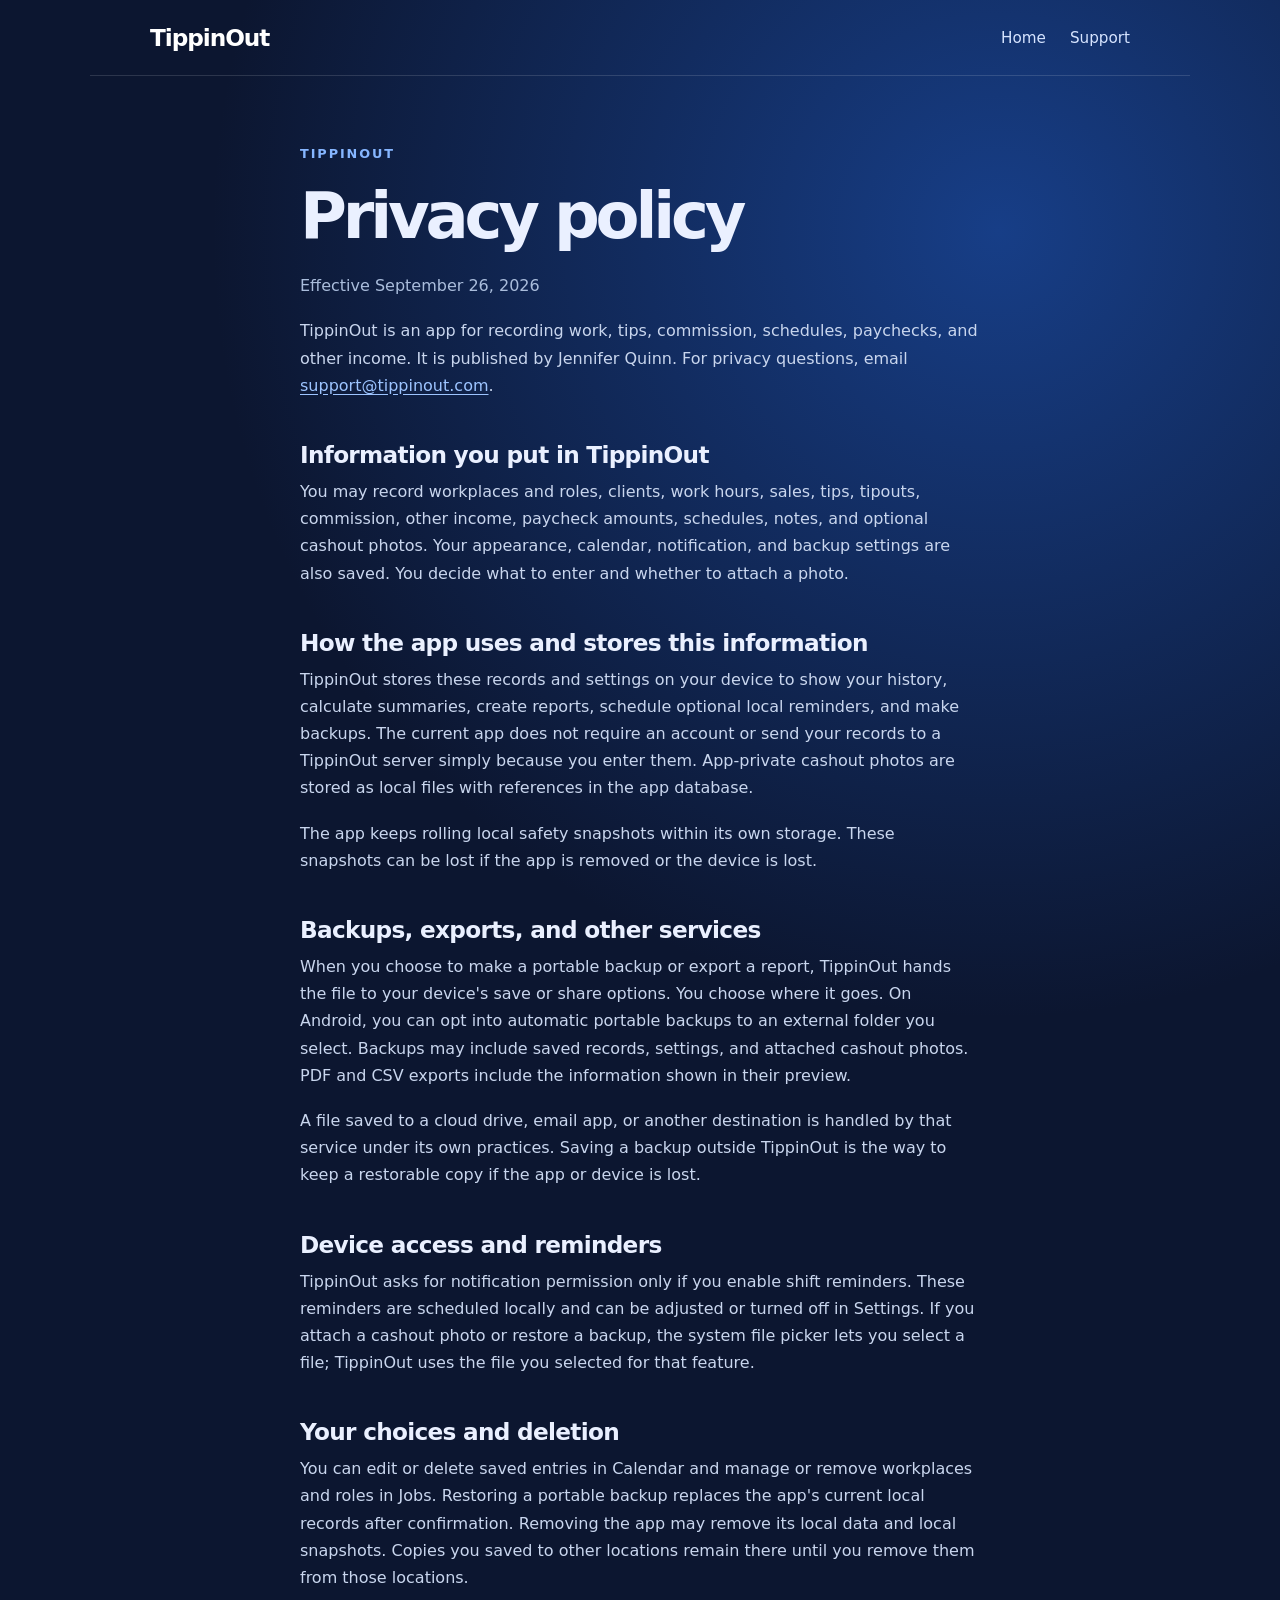
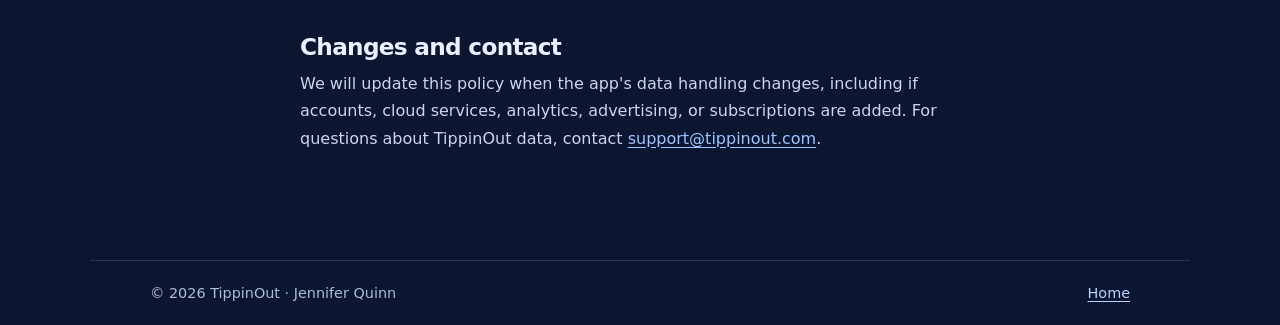
==== privacy/index.html @ e4aa2ea7 "Add TippinOut logo and favicon to website" ====
<!doctype html>
<html lang="en"><head><meta charset="utf-8"><meta name="viewport" content="width=device-width,initial-scale=1"><title>Privacy Policy — TippinOut</title><meta name="description" content="How TippinOut handles the work and income information you record in the app."><link rel="icon" type="image/png" sizes="512x512" href="../favicon.png"><link rel="stylesheet" href="../style.css"></head><body><header class="bar"><a class="brand" href="../">TippinOut</a><nav aria-label="Main navigation"><a href="../">Home</a><a href="mailto:support@tippinout.com">Support</a></nav></header><main class="policy"><div class="eyebrow">TippinOut</div><h1>Privacy policy</h1><p class="date">Effective September 26, 2026</p><p>TippinOut is an app for recording work, tips, commission, schedules, paychecks, and other income. It is published by Jennifer Quinn. For privacy questions, email <a href="mailto:support@tippinout.com">support@tippinout.com</a>.</p><h2>Information you put in TippinOut</h2><p>You may record workplaces and roles, clients, work hours, sales, tips, tipouts, commission, other income, paycheck amounts, schedules, notes, and optional cashout photos. Your appearance, calendar, notification, and backup settings are also saved. You decide what to enter and whether to attach a photo.</p><h2>How the app uses and stores this information</h2><p>TippinOut stores these records and settings on your device to show your history, calculate summaries, create reports, schedule optional local reminders, and make backups. The current app does not require an account or send your records to a TippinOut server simply because you enter them. App-private cashout photos are stored as local files with references in the app database.</p><p>The app keeps rolling local safety snapshots within its own storage. These snapshots can be lost if the app is removed or the device is lost.</p><h2>Backups, exports, and other services</h2><p>When you choose to make a portable backup or export a report, TippinOut hands the file to your device's save or share options. You choose where it goes. On Android, you can opt into automatic portable backups to an external folder you select. Backups may include saved records, settings, and attached cashout photos. PDF and CSV exports include the information shown in their preview.</p><p>A file saved to a cloud drive, email app, or another destination is handled by that service under its own practices. Saving a backup outside TippinOut is the way to keep a restorable copy if the app or device is lost.</p><h2>Device access and reminders</h2><p>TippinOut asks for notification permission only if you enable shift reminders. These reminders are scheduled locally and can be adjusted or turned off in Settings. If you attach a cashout photo or restore a backup, the system file picker lets you select a file; TippinOut uses the file you selected for that feature.</p><h2>Your choices and deletion</h2><p>You can edit or delete saved entries in Calendar and manage or remove workplaces and roles in Jobs. Restoring a portable backup replaces the app's current local records after confirmation. Removing the app may remove its local data and local snapshots. Copies you saved to other locations remain there until you remove them from those locations.</p><h2>Changes and contact</h2><p>We will update this policy when the app's data handling changes, including if accounts, cloud services, analytics, advertising, or subscriptions are added. For questions about TippinOut data, contact <a href="mailto:support@tippinout.com">support@tippinout.com</a>.</p></main><footer><span>© 2026 TippinOut · Jennifer Quinn</span><a href="../">Home</a></footer></body></html>
---- style.css ----
:root{font-family:Inter,ui-sans-serif,system-ui,-apple-system,Segoe UI,sans-serif;color:#eaf0ff;background:#0c1630;font-size:16px}*{box-sizing:border-box}body{margin:0;min-height:100vh;background:radial-gradient(circle at 78% 12%,#173e87 0,transparent 40%),#0c1630}a{color:#9dc4ff;text-underline-offset:3px}.bar,footer{max-width:1100px;margin:auto;padding:24px clamp(20px,5vw,60px);display:flex;justify-content:space-between;align-items:center;gap:20px}.bar{border-bottom:1px solid #ffffff22}.bar a{text-decoration:none}.brand{font-size:1.45rem;font-weight:800;letter-spacing:-.045em;color:white}.bar nav{display:flex;gap:24px}.bar nav a{font-size:.95rem;color:#d6e4ff}.home,.policy{max-width:1100px;margin:auto;padding:clamp(65px,12vw,150px) clamp(20px,5vw,60px)}.home{min-height:65vh}.hero-logo{display:block;width:min(100%,520px);height:auto;border-radius:16px;margin:0 0 40px;box-shadow:0 18px 48px #0004}.eyebrow{text-transform:uppercase;letter-spacing:.15em;color:#86b6ff;font-weight:700;font-size:.8rem}h1{font-size:clamp(2.8rem,7vw,5.8rem);line-height:1.05;letter-spacing:-.065em;margin:22px 0;max-width:820px}p{line-height:1.7;color:#c9d6ee}.lead{font-size:clamp(1.12rem,2vw,1.4rem);max-width:650px}.links{display:flex;gap:24px;align-items:center;flex-wrap:wrap;margin-top:38px}.button{background:#3981ff;color:#fff;padding:14px 22px;border-radius:12px;text-decoration:none;font-weight:700}.button:hover{background:#5b99ff}.quiet{font-weight:600}.policy{max-width:800px;padding-top:70px;padding-bottom:90px}.policy h1{font-size:clamp(2.5rem,6vw,4rem)}.policy h2{font-size:1.45rem;letter-spacing:-.03em;margin:42px 0 8px}.policy p{margin:10px 0 18px}.date{color:#aabddc}footer{border-top:1px solid #ffffff22;color:#aabddc;font-size:.9rem}footer a{color:#b7d2ff}@media(max-width:550px){.bar,footer{align-items:flex-start}.bar nav{gap:16px}footer{flex-direction:column}.home{padding-top:80px}}
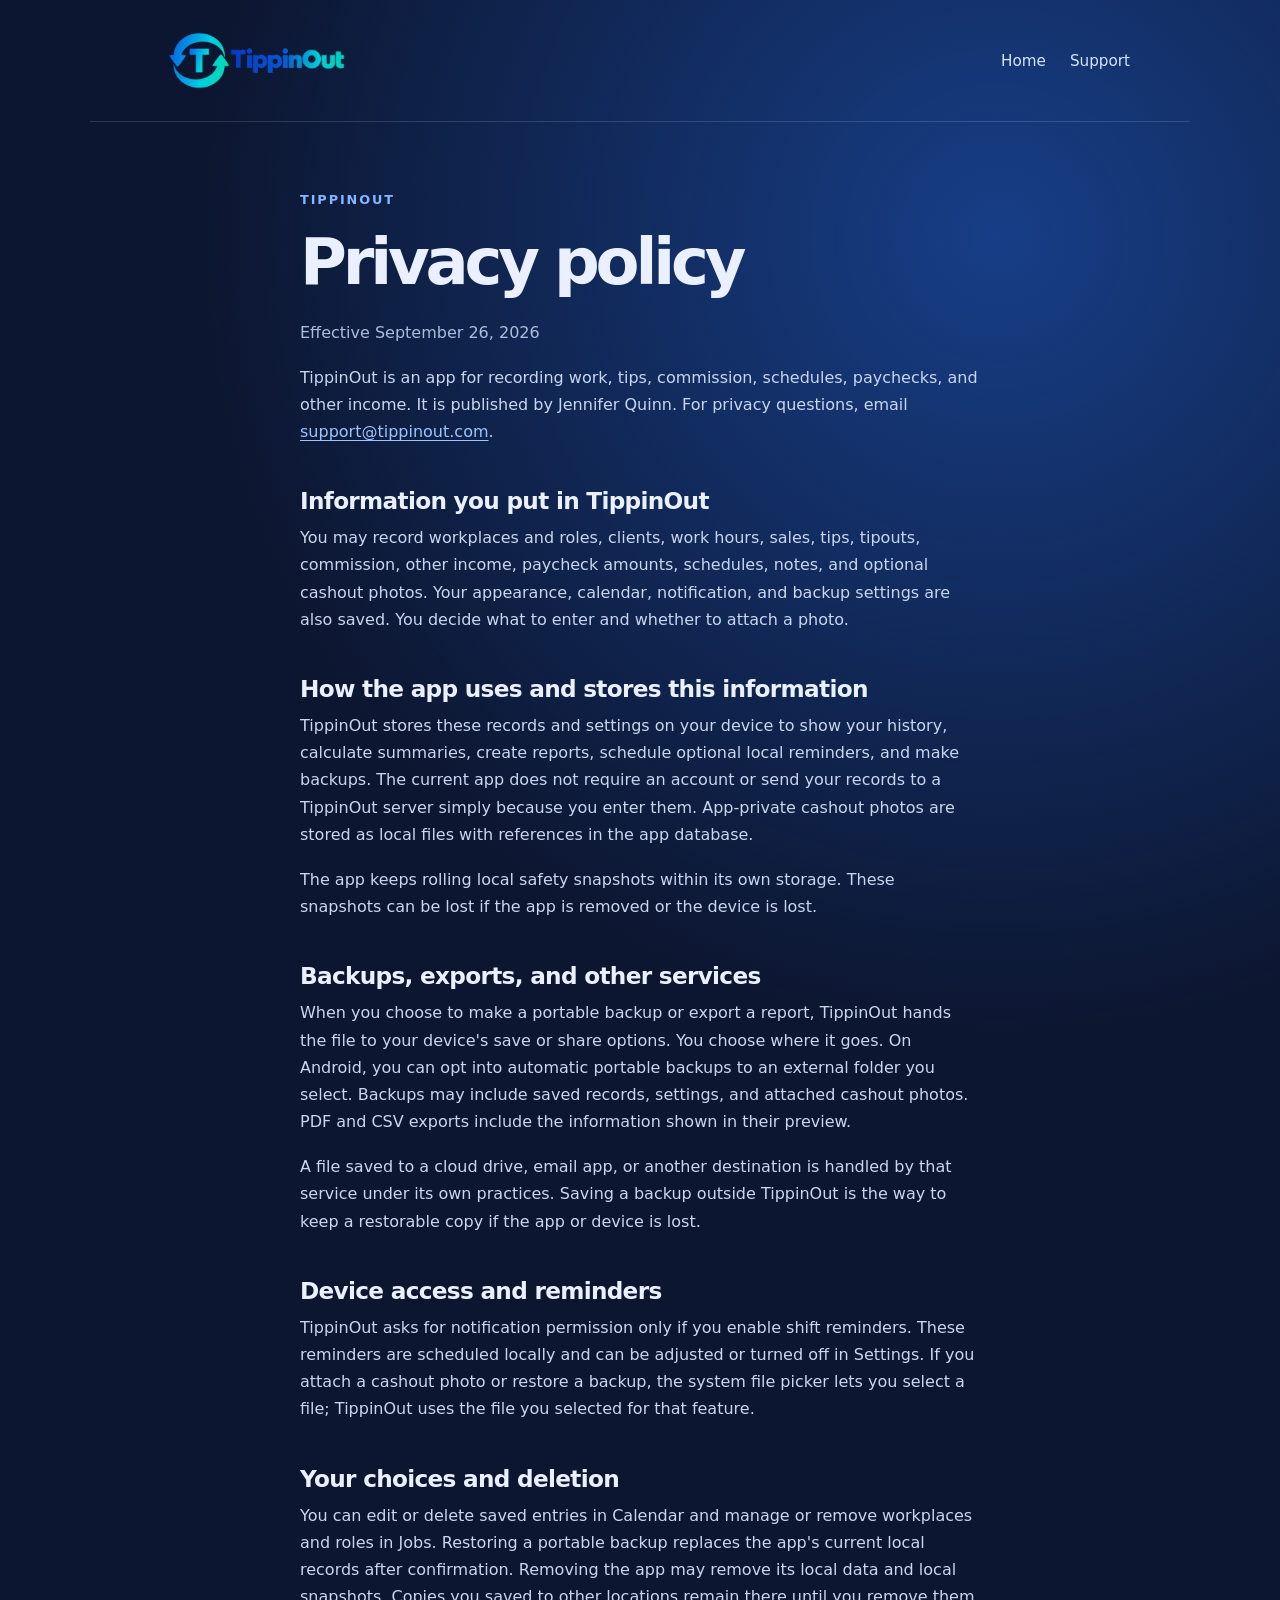
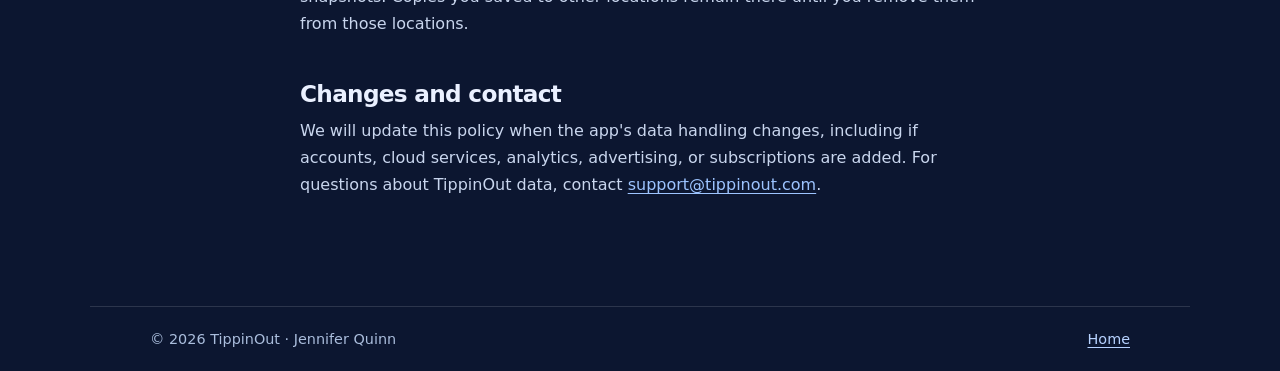
==== commit 3f743cbf: "Use horizontal logo as site header brand" ====
--- a/privacy/index.html
+++ b/privacy/index.html
@@ -1,2 +1,2 @@
 <!doctype html>
-<html lang="en"><head><meta charset="utf-8"><meta name="viewport" content="width=device-width,initial-scale=1"><title>Privacy Policy — TippinOut</title><meta name="description" content="How TippinOut handles the work and income information you record in the app."><link rel="icon" type="image/png" sizes="512x512" href="../favicon.png"><link rel="stylesheet" href="../style.css"></head><body><header class="bar"><a class="brand" href="../">TippinOut</a><nav aria-label="Main navigation"><a href="../">Home</a><a href="mailto:support@tippinout.com">Support</a></nav></header><main class="policy"><div class="eyebrow">TippinOut</div><h1>Privacy policy</h1><p class="date">Effective September 26, 2026</p><p>TippinOut is an app for recording work, tips, commission, schedules, paychecks, and other income. It is published by Jennifer Quinn. For privacy questions, email <a href="mailto:support@tippinout.com">support@tippinout.com</a>.</p><h2>Information you put in TippinOut</h2><p>You may record workplaces and roles, clients, work hours, sales, tips, tipouts, commission, other income, paycheck amounts, schedules, notes, and optional cashout photos. Your appearance, calendar, notification, and backup settings are also saved. You decide what to enter and whether to attach a photo.</p><h2>How the app uses and stores this information</h2><p>TippinOut stores these records and settings on your device to show your history, calculate summaries, create reports, schedule optional local reminders, and make backups. The current app does not require an account or send your records to a TippinOut server simply because you enter them. App-private cashout photos are stored as local files with references in the app database.</p><p>The app keeps rolling local safety snapshots within its own storage. These snapshots can be lost if the app is removed or the device is lost.</p><h2>Backups, exports, and other services</h2><p>When you choose to make a portable backup or export a report, TippinOut hands the file to your device's save or share options. You choose where it goes. On Android, you can opt into automatic portable backups to an external folder you select. Backups may include saved records, settings, and attached cashout photos. PDF and CSV exports include the information shown in their preview.</p><p>A file saved to a cloud drive, email app, or another destination is handled by that service under its own practices. Saving a backup outside TippinOut is the way to keep a restorable copy if the app or device is lost.</p><h2>Device access and reminders</h2><p>TippinOut asks for notification permission only if you enable shift reminders. These reminders are scheduled locally and can be adjusted or turned off in Settings. If you attach a cashout photo or restore a backup, the system file picker lets you select a file; TippinOut uses the file you selected for that feature.</p><h2>Your choices and deletion</h2><p>You can edit or delete saved entries in Calendar and manage or remove workplaces and roles in Jobs. Restoring a portable backup replaces the app's current local records after confirmation. Removing the app may remove its local data and local snapshots. Copies you saved to other locations remain there until you remove them from those locations.</p><h2>Changes and contact</h2><p>We will update this policy when the app's data handling changes, including if accounts, cloud services, analytics, advertising, or subscriptions are added. For questions about TippinOut data, contact <a href="mailto:support@tippinout.com">support@tippinout.com</a>.</p></main><footer><span>© 2026 TippinOut · Jennifer Quinn</span><a href="../">Home</a></footer></body></html>
+<html lang="en"><head><meta charset="utf-8"><meta name="viewport" content="width=device-width,initial-scale=1"><title>Privacy Policy — TippinOut</title><meta name="description" content="How TippinOut handles the work and income information you record in the app."><link rel="icon" type="image/png" sizes="512x512" href="../favicon.png"><link rel="stylesheet" href="../style.css"></head><body><header class="bar"><a class="brand" href="../" aria-label="TippinOut home"><img src="../assets/tippinout-logo-horizontal.png" alt="TippinOut" width="1200" height="400"></a><nav aria-label="Main navigation"><a href="../">Home</a><a href="mailto:support@tippinout.com">Support</a></nav></header><main class="policy"><div class="eyebrow">TippinOut</div><h1>Privacy policy</h1><p class="date">Effective September 26, 2026</p><p>TippinOut is an app for recording work, tips, commission, schedules, paychecks, and other income. It is published by Jennifer Quinn. For privacy questions, email <a href="mailto:support@tippinout.com">support@tippinout.com</a>.</p><h2>Information you put in TippinOut</h2><p>You may record workplaces and roles, clients, work hours, sales, tips, tipouts, commission, other income, paycheck amounts, schedules, notes, and optional cashout photos. Your appearance, calendar, notification, and backup settings are also saved. You decide what to enter and whether to attach a photo.</p><h2>How the app uses and stores this information</h2><p>TippinOut stores these records and settings on your device to show your history, calculate summaries, create reports, schedule optional local reminders, and make backups. The current app does not require an account or send your records to a TippinOut server simply because you enter them. App-private cashout photos are stored as local files with references in the app database.</p><p>The app keeps rolling local safety snapshots within its own storage. These snapshots can be lost if the app is removed or the device is lost.</p><h2>Backups, exports, and other services</h2><p>When you choose to make a portable backup or export a report, TippinOut hands the file to your device's save or share options. You choose where it goes. On Android, you can opt into automatic portable backups to an external folder you select. Backups may include saved records, settings, and attached cashout photos. PDF and CSV exports include the information shown in their preview.</p><p>A file saved to a cloud drive, email app, or another destination is handled by that service under its own practices. Saving a backup outside TippinOut is the way to keep a restorable copy if the app or device is lost.</p><h2>Device access and reminders</h2><p>TippinOut asks for notification permission only if you enable shift reminders. These reminders are scheduled locally and can be adjusted or turned off in Settings. If you attach a cashout photo or restore a backup, the system file picker lets you select a file; TippinOut uses the file you selected for that feature.</p><h2>Your choices and deletion</h2><p>You can edit or delete saved entries in Calendar and manage or remove workplaces and roles in Jobs. Restoring a portable backup replaces the app's current local records after confirmation. Removing the app may remove its local data and local snapshots. Copies you saved to other locations remain there until you remove them from those locations.</p><h2>Changes and contact</h2><p>We will update this policy when the app's data handling changes, including if accounts, cloud services, analytics, advertising, or subscriptions are added. For questions about TippinOut data, contact <a href="mailto:support@tippinout.com">support@tippinout.com</a>.</p></main><footer><span>© 2026 TippinOut · Jennifer Quinn</span><a href="../">Home</a></footer></body></html>
--- a/style.css
+++ b/style.css
@@ -1 +1 @@
-:root{font-family:Inter,ui-sans-serif,system-ui,-apple-system,Segoe UI,sans-serif;color:#eaf0ff;background:#0c1630;font-size:16px}*{box-sizing:border-box}body{margin:0;min-height:100vh;background:radial-gradient(circle at 78% 12%,#173e87 0,transparent 40%),#0c1630}a{color:#9dc4ff;text-underline-offset:3px}.bar,footer{max-width:1100px;margin:auto;padding:24px clamp(20px,5vw,60px);display:flex;justify-content:space-between;align-items:center;gap:20px}.bar{border-bottom:1px solid #ffffff22}.bar a{text-decoration:none}.brand{font-size:1.45rem;font-weight:800;letter-spacing:-.045em;color:white}.bar nav{display:flex;gap:24px}.bar nav a{font-size:.95rem;color:#d6e4ff}.home,.policy{max-width:1100px;margin:auto;padding:clamp(65px,12vw,150px) clamp(20px,5vw,60px)}.home{min-height:65vh}.hero-logo{display:block;width:min(100%,520px);height:auto;border-radius:16px;margin:0 0 40px;box-shadow:0 18px 48px #0004}.eyebrow{text-transform:uppercase;letter-spacing:.15em;color:#86b6ff;font-weight:700;font-size:.8rem}h1{font-size:clamp(2.8rem,7vw,5.8rem);line-height:1.05;letter-spacing:-.065em;margin:22px 0;max-width:820px}p{line-height:1.7;color:#c9d6ee}.lead{font-size:clamp(1.12rem,2vw,1.4rem);max-width:650px}.links{display:flex;gap:24px;align-items:center;flex-wrap:wrap;margin-top:38px}.button{background:#3981ff;color:#fff;padding:14px 22px;border-radius:12px;text-decoration:none;font-weight:700}.button:hover{background:#5b99ff}.quiet{font-weight:600}.policy{max-width:800px;padding-top:70px;padding-bottom:90px}.policy h1{font-size:clamp(2.5rem,6vw,4rem)}.policy h2{font-size:1.45rem;letter-spacing:-.03em;margin:42px 0 8px}.policy p{margin:10px 0 18px}.date{color:#aabddc}footer{border-top:1px solid #ffffff22;color:#aabddc;font-size:.9rem}footer a{color:#b7d2ff}@media(max-width:550px){.bar,footer{align-items:flex-start}.bar nav{gap:16px}footer{flex-direction:column}.home{padding-top:80px}}
+:root{font-family:Inter,ui-sans-serif,system-ui,-apple-system,Segoe UI,sans-serif;color:#eaf0ff;background:#0c1630;font-size:16px}*{box-sizing:border-box}body{margin:0;min-height:100vh;background:radial-gradient(circle at 78% 12%,#173e87 0,transparent 40%),#0c1630}a{color:#9dc4ff;text-underline-offset:3px}.bar,footer{max-width:1100px;margin:auto;padding:24px clamp(20px,5vw,60px);display:flex;justify-content:space-between;align-items:center;gap:20px}.bar{border-bottom:1px solid #ffffff22}.bar a{text-decoration:none}.brand{display:block;flex:none;width:220px}.brand img{display:block;width:100%;height:auto}.bar nav{display:flex;gap:24px}.bar nav a{font-size:.95rem;color:#d6e4ff}.home,.policy{max-width:1100px;margin:auto;padding:clamp(65px,12vw,150px) clamp(20px,5vw,60px)}.home{min-height:65vh}.eyebrow{text-transform:uppercase;letter-spacing:.15em;color:#86b6ff;font-weight:700;font-size:.8rem}h1{font-size:clamp(2.8rem,7vw,5.8rem);line-height:1.05;letter-spacing:-.065em;margin:22px 0;max-width:820px}p{line-height:1.7;color:#c9d6ee}.lead{font-size:clamp(1.12rem,2vw,1.4rem);max-width:650px}.links{display:flex;gap:24px;align-items:center;flex-wrap:wrap;margin-top:38px}.button{background:#3981ff;color:#fff;padding:14px 22px;border-radius:12px;text-decoration:none;font-weight:700}.button:hover{background:#5b99ff}.quiet{font-weight:600}.policy{max-width:800px;padding-top:70px;padding-bottom:90px}.policy h1{font-size:clamp(2.5rem,6vw,4rem)}.policy h2{font-size:1.45rem;letter-spacing:-.03em;margin:42px 0 8px}.policy p{margin:10px 0 18px}.date{color:#aabddc}footer{border-top:1px solid #ffffff22;color:#aabddc;font-size:.9rem}footer a{color:#b7d2ff}@media(max-width:550px){.bar,footer{align-items:flex-start}.bar nav{gap:16px}.brand{width:160px}footer{flex-direction:column}.home{padding-top:80px}}
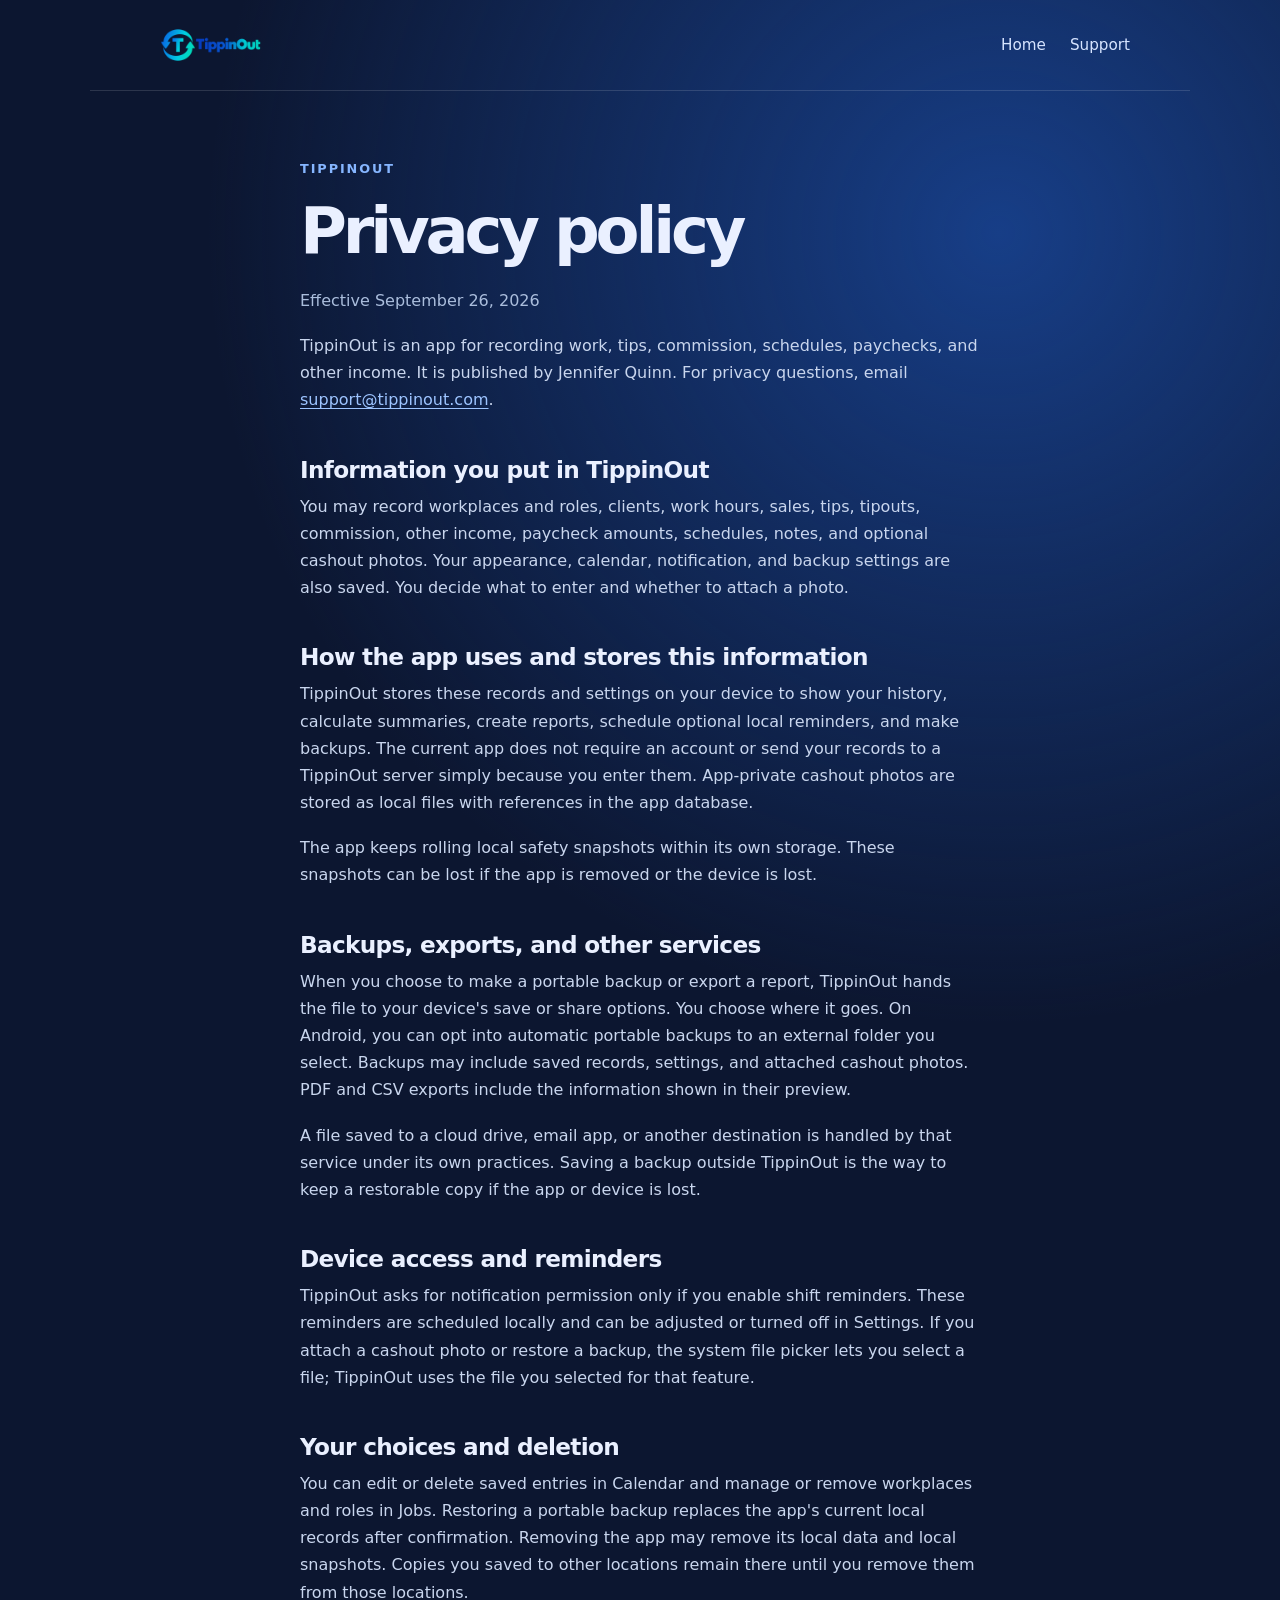
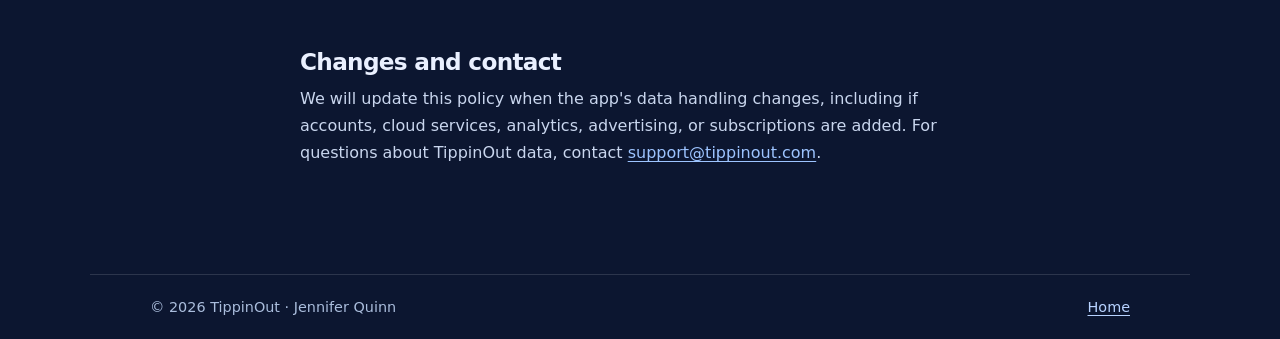
==== commit 37fea4df: "Fix header logo dimensions and refresh site styles" ====
--- a/privacy/index.html
+++ b/privacy/index.html
@@ -1,2 +1,2 @@
 <!doctype html>
-<html lang="en"><head><meta charset="utf-8"><meta name="viewport" content="width=device-width,initial-scale=1"><title>Privacy Policy — TippinOut</title><meta name="description" content="How TippinOut handles the work and income information you record in the app."><link rel="icon" type="image/png" sizes="512x512" href="../favicon.png"><link rel="stylesheet" href="../style.css"></head><body><header class="bar"><a class="brand" href="../" aria-label="TippinOut home"><img src="../assets/tippinout-logo-horizontal.png" alt="TippinOut" width="1200" height="400"></a><nav aria-label="Main navigation"><a href="../">Home</a><a href="mailto:support@tippinout.com">Support</a></nav></header><main class="policy"><div class="eyebrow">TippinOut</div><h1>Privacy policy</h1><p class="date">Effective September 26, 2026</p><p>TippinOut is an app for recording work, tips, commission, schedules, paychecks, and other income. It is published by Jennifer Quinn. For privacy questions, email <a href="mailto:support@tippinout.com">support@tippinout.com</a>.</p><h2>Information you put in TippinOut</h2><p>You may record workplaces and roles, clients, work hours, sales, tips, tipouts, commission, other income, paycheck amounts, schedules, notes, and optional cashout photos. Your appearance, calendar, notification, and backup settings are also saved. You decide what to enter and whether to attach a photo.</p><h2>How the app uses and stores this information</h2><p>TippinOut stores these records and settings on your device to show your history, calculate summaries, create reports, schedule optional local reminders, and make backups. The current app does not require an account or send your records to a TippinOut server simply because you enter them. App-private cashout photos are stored as local files with references in the app database.</p><p>The app keeps rolling local safety snapshots within its own storage. These snapshots can be lost if the app is removed or the device is lost.</p><h2>Backups, exports, and other services</h2><p>When you choose to make a portable backup or export a report, TippinOut hands the file to your device's save or share options. You choose where it goes. On Android, you can opt into automatic portable backups to an external folder you select. Backups may include saved records, settings, and attached cashout photos. PDF and CSV exports include the information shown in their preview.</p><p>A file saved to a cloud drive, email app, or another destination is handled by that service under its own practices. Saving a backup outside TippinOut is the way to keep a restorable copy if the app or device is lost.</p><h2>Device access and reminders</h2><p>TippinOut asks for notification permission only if you enable shift reminders. These reminders are scheduled locally and can be adjusted or turned off in Settings. If you attach a cashout photo or restore a backup, the system file picker lets you select a file; TippinOut uses the file you selected for that feature.</p><h2>Your choices and deletion</h2><p>You can edit or delete saved entries in Calendar and manage or remove workplaces and roles in Jobs. Restoring a portable backup replaces the app's current local records after confirmation. Removing the app may remove its local data and local snapshots. Copies you saved to other locations remain there until you remove them from those locations.</p><h2>Changes and contact</h2><p>We will update this policy when the app's data handling changes, including if accounts, cloud services, analytics, advertising, or subscriptions are added. For questions about TippinOut data, contact <a href="mailto:support@tippinout.com">support@tippinout.com</a>.</p></main><footer><span>© 2026 TippinOut · Jennifer Quinn</span><a href="../">Home</a></footer></body></html>
+<html lang="en"><head><meta charset="utf-8"><meta name="viewport" content="width=device-width,initial-scale=1"><title>Privacy Policy — TippinOut</title><meta name="description" content="How TippinOut handles the work and income information you record in the app."><link rel="icon" type="image/png" sizes="512x512" href="../favicon.png"><link rel="stylesheet" href="../style.css?v=3"></head><body><header class="bar"><a class="brand" href="../" aria-label="TippinOut home"><img src="../assets/tippinout-logo-horizontal.png" alt="TippinOut" width="125" height="42" style="width:125px;max-width:100%;height:auto"></a><nav aria-label="Main navigation"><a href="../">Home</a><a href="mailto:support@tippinout.com">Support</a></nav></header><main class="policy"><div class="eyebrow">TippinOut</div><h1>Privacy policy</h1><p class="date">Effective September 26, 2026</p><p>TippinOut is an app for recording work, tips, commission, schedules, paychecks, and other income. It is published by Jennifer Quinn. For privacy questions, email <a href="mailto:support@tippinout.com">support@tippinout.com</a>.</p><h2>Information you put in TippinOut</h2><p>You may record workplaces and roles, clients, work hours, sales, tips, tipouts, commission, other income, paycheck amounts, schedules, notes, and optional cashout photos. Your appearance, calendar, notification, and backup settings are also saved. You decide what to enter and whether to attach a photo.</p><h2>How the app uses and stores this information</h2><p>TippinOut stores these records and settings on your device to show your history, calculate summaries, create reports, schedule optional local reminders, and make backups. The current app does not require an account or send your records to a TippinOut server simply because you enter them. App-private cashout photos are stored as local files with references in the app database.</p><p>The app keeps rolling local safety snapshots within its own storage. These snapshots can be lost if the app is removed or the device is lost.</p><h2>Backups, exports, and other services</h2><p>When you choose to make a portable backup or export a report, TippinOut hands the file to your device's save or share options. You choose where it goes. On Android, you can opt into automatic portable backups to an external folder you select. Backups may include saved records, settings, and attached cashout photos. PDF and CSV exports include the information shown in their preview.</p><p>A file saved to a cloud drive, email app, or another destination is handled by that service under its own practices. Saving a backup outside TippinOut is the way to keep a restorable copy if the app or device is lost.</p><h2>Device access and reminders</h2><p>TippinOut asks for notification permission only if you enable shift reminders. These reminders are scheduled locally and can be adjusted or turned off in Settings. If you attach a cashout photo or restore a backup, the system file picker lets you select a file; TippinOut uses the file you selected for that feature.</p><h2>Your choices and deletion</h2><p>You can edit or delete saved entries in Calendar and manage or remove workplaces and roles in Jobs. Restoring a portable backup replaces the app's current local records after confirmation. Removing the app may remove its local data and local snapshots. Copies you saved to other locations remain there until you remove them from those locations.</p><h2>Changes and contact</h2><p>We will update this policy when the app's data handling changes, including if accounts, cloud services, analytics, advertising, or subscriptions are added. For questions about TippinOut data, contact <a href="mailto:support@tippinout.com">support@tippinout.com</a>.</p></main><footer><span>© 2026 TippinOut · Jennifer Quinn</span><a href="../">Home</a></footer></body></html>
--- a/style.css
+++ b/style.css
@@ -1 +1 @@
-:root{font-family:Inter,ui-sans-serif,system-ui,-apple-system,Segoe UI,sans-serif;color:#eaf0ff;background:#0c1630;font-size:16px}*{box-sizing:border-box}body{margin:0;min-height:100vh;background:radial-gradient(circle at 78% 12%,#173e87 0,transparent 40%),#0c1630}a{color:#9dc4ff;text-underline-offset:3px}.bar,footer{max-width:1100px;margin:auto;padding:24px clamp(20px,5vw,60px);display:flex;justify-content:space-between;align-items:center;gap:20px}.bar{border-bottom:1px solid #ffffff22}.bar a{text-decoration:none}.brand{display:block;flex:none;width:220px}.brand img{display:block;width:100%;height:auto}.bar nav{display:flex;gap:24px}.bar nav a{font-size:.95rem;color:#d6e4ff}.home,.policy{max-width:1100px;margin:auto;padding:clamp(65px,12vw,150px) clamp(20px,5vw,60px)}.home{min-height:65vh}.eyebrow{text-transform:uppercase;letter-spacing:.15em;color:#86b6ff;font-weight:700;font-size:.8rem}h1{font-size:clamp(2.8rem,7vw,5.8rem);line-height:1.05;letter-spacing:-.065em;margin:22px 0;max-width:820px}p{line-height:1.7;color:#c9d6ee}.lead{font-size:clamp(1.12rem,2vw,1.4rem);max-width:650px}.links{display:flex;gap:24px;align-items:center;flex-wrap:wrap;margin-top:38px}.button{background:#3981ff;color:#fff;padding:14px 22px;border-radius:12px;text-decoration:none;font-weight:700}.button:hover{background:#5b99ff}.quiet{font-weight:600}.policy{max-width:800px;padding-top:70px;padding-bottom:90px}.policy h1{font-size:clamp(2.5rem,6vw,4rem)}.policy h2{font-size:1.45rem;letter-spacing:-.03em;margin:42px 0 8px}.policy p{margin:10px 0 18px}.date{color:#aabddc}footer{border-top:1px solid #ffffff22;color:#aabddc;font-size:.9rem}footer a{color:#b7d2ff}@media(max-width:550px){.bar,footer{align-items:flex-start}.bar nav{gap:16px}.brand{width:160px}footer{flex-direction:column}.home{padding-top:80px}}
+:root{font-family:Inter,ui-sans-serif,system-ui,-apple-system,Segoe UI,sans-serif;color:#eaf0ff;background:#0c1630;font-size:16px}*{box-sizing:border-box}body{margin:0;min-height:100vh;background:radial-gradient(circle at 78% 12%,#173e87 0,transparent 40%),#0c1630}a{color:#9dc4ff;text-underline-offset:3px}.bar,footer{max-width:1100px;margin:auto;padding:24px clamp(20px,5vw,60px);display:flex;justify-content:space-between;align-items:center;gap:20px}.bar{border-bottom:1px solid #ffffff22}.bar a{text-decoration:none}.brand{display:block;flex:none;width:125px}.brand img{display:block;width:100%;height:auto}.bar nav{display:flex;gap:24px}.bar nav a{font-size:.95rem;color:#d6e4ff}.home,.policy{max-width:1100px;margin:auto;padding:clamp(65px,12vw,150px) clamp(20px,5vw,60px)}.home{min-height:65vh}.eyebrow{text-transform:uppercase;letter-spacing:.15em;color:#86b6ff;font-weight:700;font-size:.8rem}h1{font-size:clamp(2.8rem,7vw,5.8rem);line-height:1.05;letter-spacing:-.065em;margin:22px 0;max-width:820px}p{line-height:1.7;color:#c9d6ee}.lead{font-size:clamp(1.12rem,2vw,1.4rem);max-width:650px}.links{display:flex;gap:24px;align-items:center;flex-wrap:wrap;margin-top:38px}.button{background:#3981ff;color:#fff;padding:14px 22px;border-radius:12px;text-decoration:none;font-weight:700}.button:hover{background:#5b99ff}.quiet{font-weight:600}.policy{max-width:800px;padding-top:70px;padding-bottom:90px}.policy h1{font-size:clamp(2.5rem,6vw,4rem)}.policy h2{font-size:1.45rem;letter-spacing:-.03em;margin:42px 0 8px}.policy p{margin:10px 0 18px}.date{color:#aabddc}footer{border-top:1px solid #ffffff22;color:#aabddc;font-size:.9rem}footer a{color:#b7d2ff}@media(max-width:550px){.bar,footer{align-items:flex-start}.bar nav{gap:16px}.brand{width:110px}footer{flex-direction:column}.home{padding-top:80px}}
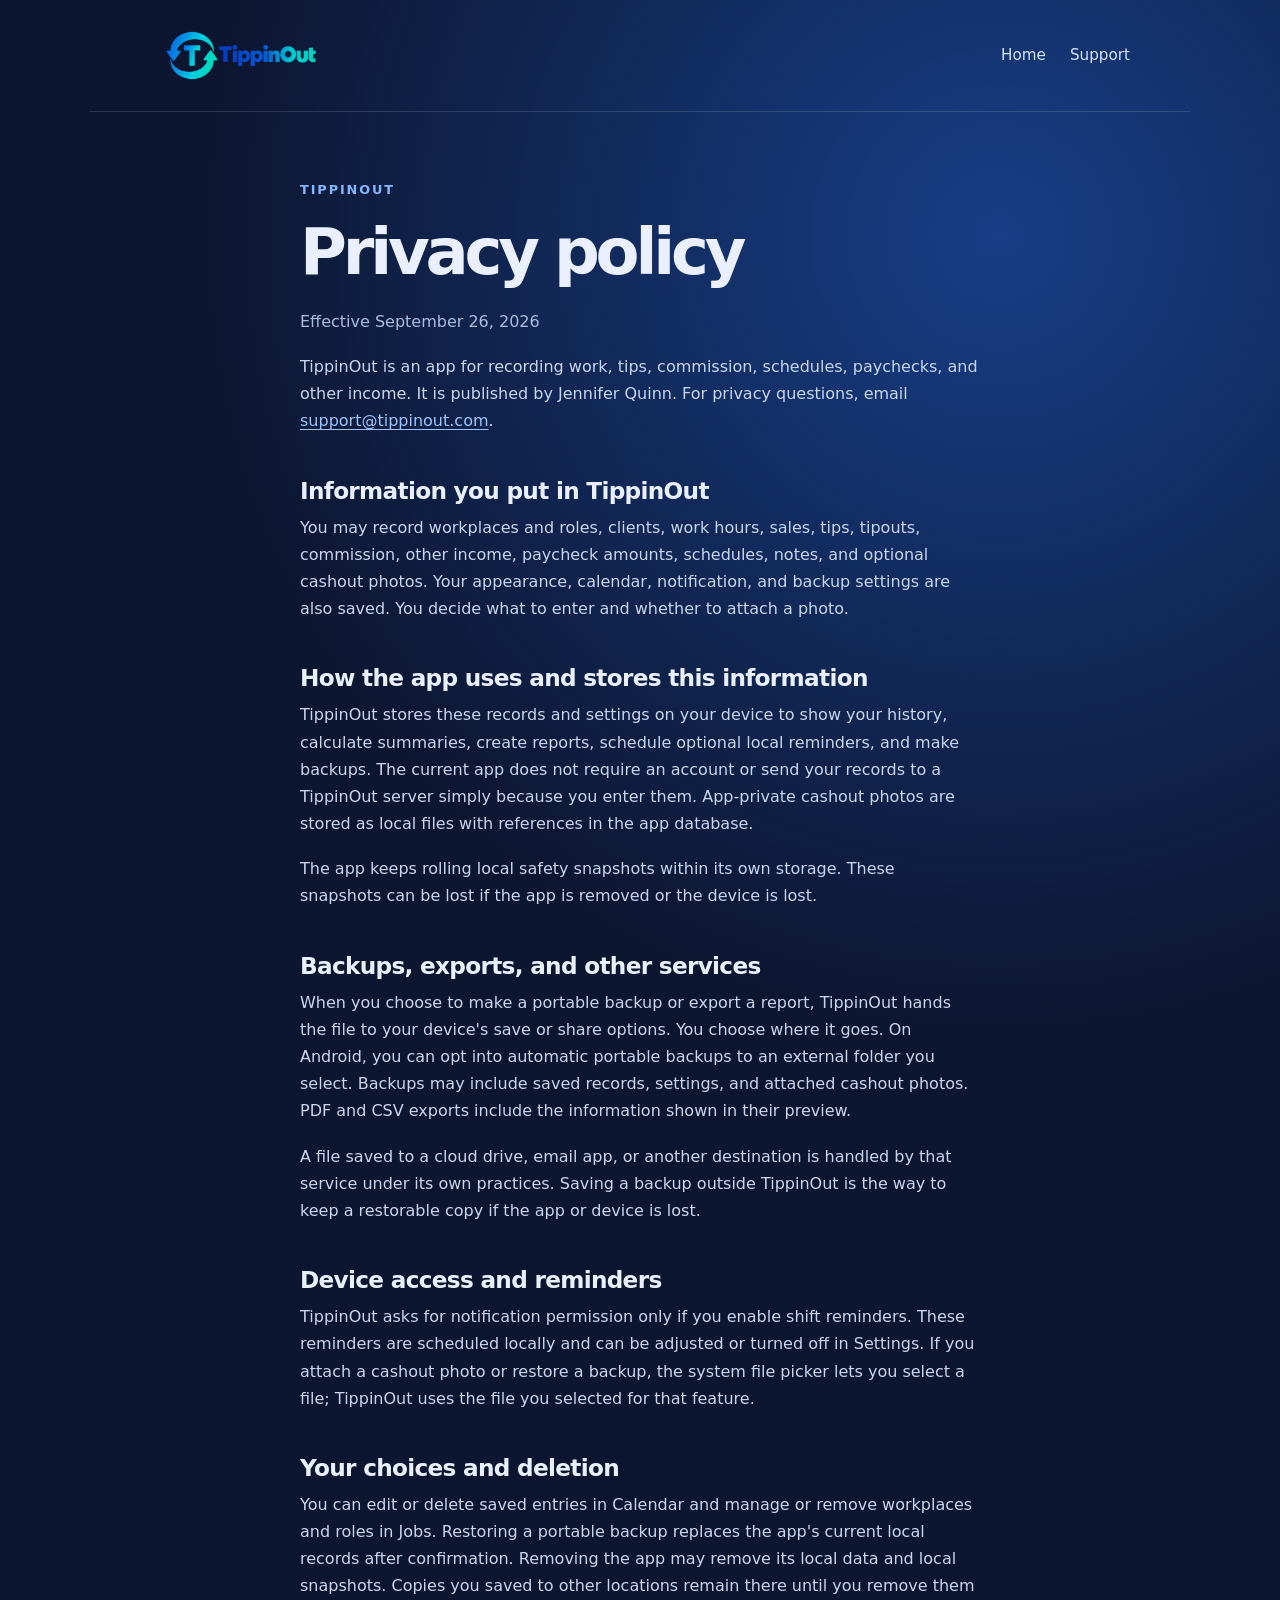
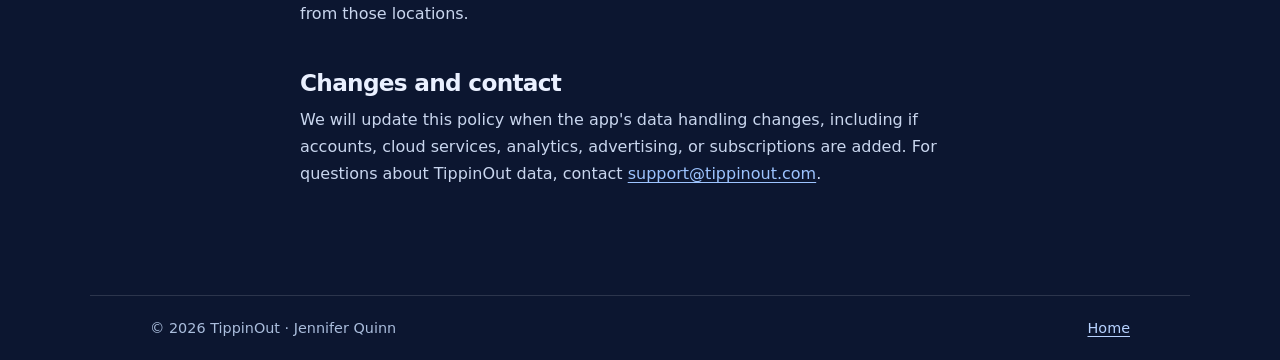
==== commit 9ad62563: "Refresh stylesheet for larger header logo" ====
--- a/privacy/index.html
+++ b/privacy/index.html
@@ -1,2 +1,2 @@
 <!doctype html>
-<html lang="en"><head><meta charset="utf-8"><meta name="viewport" content="width=device-width,initial-scale=1"><title>Privacy Policy — TippinOut</title><meta name="description" content="How TippinOut handles the work and income information you record in the app."><link rel="icon" type="image/png" sizes="512x512" href="../favicon.png"><link rel="stylesheet" href="../style.css?v=3"></head><body><header class="bar"><a class="brand" href="../" aria-label="TippinOut home"><img src="../assets/tippinout-logo-horizontal.png" alt="TippinOut" width="125" height="42" style="width:125px;max-width:100%;height:auto"></a><nav aria-label="Main navigation"><a href="../">Home</a><a href="mailto:support@tippinout.com">Support</a></nav></header><main class="policy"><div class="eyebrow">TippinOut</div><h1>Privacy policy</h1><p class="date">Effective September 26, 2026</p><p>TippinOut is an app for recording work, tips, commission, schedules, paychecks, and other income. It is published by Jennifer Quinn. For privacy questions, email <a href="mailto:support@tippinout.com">support@tippinout.com</a>.</p><h2>Information you put in TippinOut</h2><p>You may record workplaces and roles, clients, work hours, sales, tips, tipouts, commission, other income, paycheck amounts, schedules, notes, and optional cashout photos. Your appearance, calendar, notification, and backup settings are also saved. You decide what to enter and whether to attach a photo.</p><h2>How the app uses and stores this information</h2><p>TippinOut stores these records and settings on your device to show your history, calculate summaries, create reports, schedule optional local reminders, and make backups. The current app does not require an account or send your records to a TippinOut server simply because you enter them. App-private cashout photos are stored as local files with references in the app database.</p><p>The app keeps rolling local safety snapshots within its own storage. These snapshots can be lost if the app is removed or the device is lost.</p><h2>Backups, exports, and other services</h2><p>When you choose to make a portable backup or export a report, TippinOut hands the file to your device's save or share options. You choose where it goes. On Android, you can opt into automatic portable backups to an external folder you select. Backups may include saved records, settings, and attached cashout photos. PDF and CSV exports include the information shown in their preview.</p><p>A file saved to a cloud drive, email app, or another destination is handled by that service under its own practices. Saving a backup outside TippinOut is the way to keep a restorable copy if the app or device is lost.</p><h2>Device access and reminders</h2><p>TippinOut asks for notification permission only if you enable shift reminders. These reminders are scheduled locally and can be adjusted or turned off in Settings. If you attach a cashout photo or restore a backup, the system file picker lets you select a file; TippinOut uses the file you selected for that feature.</p><h2>Your choices and deletion</h2><p>You can edit or delete saved entries in Calendar and manage or remove workplaces and roles in Jobs. Restoring a portable backup replaces the app's current local records after confirmation. Removing the app may remove its local data and local snapshots. Copies you saved to other locations remain there until you remove them from those locations.</p><h2>Changes and contact</h2><p>We will update this policy when the app's data handling changes, including if accounts, cloud services, analytics, advertising, or subscriptions are added. For questions about TippinOut data, contact <a href="mailto:support@tippinout.com">support@tippinout.com</a>.</p></main><footer><span>© 2026 TippinOut · Jennifer Quinn</span><a href="../">Home</a></footer></body></html>
+<html lang="en"><head><meta charset="utf-8"><meta name="viewport" content="width=device-width,initial-scale=1"><title>Privacy Policy — TippinOut</title><meta name="description" content="How TippinOut handles the work and income information you record in the app."><link rel="icon" type="image/png" sizes="512x512" href="../favicon.png"><link rel="stylesheet" href="../style.css?v=4"></head><body><header class="bar"><a class="brand" href="../" aria-label="TippinOut home"><img src="../assets/tippinout-logo-horizontal.png" alt="TippinOut" width="188" height="63" style="width:188px;max-width:100%;height:auto"></a><nav aria-label="Main navigation"><a href="../">Home</a><a href="mailto:support@tippinout.com">Support</a></nav></header><main class="policy"><div class="eyebrow">TippinOut</div><h1>Privacy policy</h1><p class="date">Effective September 26, 2026</p><p>TippinOut is an app for recording work, tips, commission, schedules, paychecks, and other income. It is published by Jennifer Quinn. For privacy questions, email <a href="mailto:support@tippinout.com">support@tippinout.com</a>.</p><h2>Information you put in TippinOut</h2><p>You may record workplaces and roles, clients, work hours, sales, tips, tipouts, commission, other income, paycheck amounts, schedules, notes, and optional cashout photos. Your appearance, calendar, notification, and backup settings are also saved. You decide what to enter and whether to attach a photo.</p><h2>How the app uses and stores this information</h2><p>TippinOut stores these records and settings on your device to show your history, calculate summaries, create reports, schedule optional local reminders, and make backups. The current app does not require an account or send your records to a TippinOut server simply because you enter them. App-private cashout photos are stored as local files with references in the app database.</p><p>The app keeps rolling local safety snapshots within its own storage. These snapshots can be lost if the app is removed or the device is lost.</p><h2>Backups, exports, and other services</h2><p>When you choose to make a portable backup or export a report, TippinOut hands the file to your device's save or share options. You choose where it goes. On Android, you can opt into automatic portable backups to an external folder you select. Backups may include saved records, settings, and attached cashout photos. PDF and CSV exports include the information shown in their preview.</p><p>A file saved to a cloud drive, email app, or another destination is handled by that service under its own practices. Saving a backup outside TippinOut is the way to keep a restorable copy if the app or device is lost.</p><h2>Device access and reminders</h2><p>TippinOut asks for notification permission only if you enable shift reminders. These reminders are scheduled locally and can be adjusted or turned off in Settings. If you attach a cashout photo or restore a backup, the system file picker lets you select a file; TippinOut uses the file you selected for that feature.</p><h2>Your choices and deletion</h2><p>You can edit or delete saved entries in Calendar and manage or remove workplaces and roles in Jobs. Restoring a portable backup replaces the app's current local records after confirmation. Removing the app may remove its local data and local snapshots. Copies you saved to other locations remain there until you remove them from those locations.</p><h2>Changes and contact</h2><p>We will update this policy when the app's data handling changes, including if accounts, cloud services, analytics, advertising, or subscriptions are added. For questions about TippinOut data, contact <a href="mailto:support@tippinout.com">support@tippinout.com</a>.</p></main><footer><span>© 2026 TippinOut · Jennifer Quinn</span><a href="../">Home</a></footer></body></html>
--- a/style.css
+++ b/style.css
@@ -1 +1 @@
-:root{font-family:Inter,ui-sans-serif,system-ui,-apple-system,Segoe UI,sans-serif;color:#eaf0ff;background:#0c1630;font-size:16px}*{box-sizing:border-box}body{margin:0;min-height:100vh;background:radial-gradient(circle at 78% 12%,#173e87 0,transparent 40%),#0c1630}a{color:#9dc4ff;text-underline-offset:3px}.bar,footer{max-width:1100px;margin:auto;padding:24px clamp(20px,5vw,60px);display:flex;justify-content:space-between;align-items:center;gap:20px}.bar{border-bottom:1px solid #ffffff22}.bar a{text-decoration:none}.brand{display:block;flex:none;width:125px}.brand img{display:block;width:100%;height:auto}.bar nav{display:flex;gap:24px}.bar nav a{font-size:.95rem;color:#d6e4ff}.home,.policy{max-width:1100px;margin:auto;padding:clamp(65px,12vw,150px) clamp(20px,5vw,60px)}.home{min-height:65vh}.eyebrow{text-transform:uppercase;letter-spacing:.15em;color:#86b6ff;font-weight:700;font-size:.8rem}h1{font-size:clamp(2.8rem,7vw,5.8rem);line-height:1.05;letter-spacing:-.065em;margin:22px 0;max-width:820px}p{line-height:1.7;color:#c9d6ee}.lead{font-size:clamp(1.12rem,2vw,1.4rem);max-width:650px}.links{display:flex;gap:24px;align-items:center;flex-wrap:wrap;margin-top:38px}.button{background:#3981ff;color:#fff;padding:14px 22px;border-radius:12px;text-decoration:none;font-weight:700}.button:hover{background:#5b99ff}.quiet{font-weight:600}.policy{max-width:800px;padding-top:70px;padding-bottom:90px}.policy h1{font-size:clamp(2.5rem,6vw,4rem)}.policy h2{font-size:1.45rem;letter-spacing:-.03em;margin:42px 0 8px}.policy p{margin:10px 0 18px}.date{color:#aabddc}footer{border-top:1px solid #ffffff22;color:#aabddc;font-size:.9rem}footer a{color:#b7d2ff}@media(max-width:550px){.bar,footer{align-items:flex-start}.bar nav{gap:16px}.brand{width:110px}footer{flex-direction:column}.home{padding-top:80px}}
+:root{font-family:Inter,ui-sans-serif,system-ui,-apple-system,Segoe UI,sans-serif;color:#eaf0ff;background:#0c1630;font-size:16px}*{box-sizing:border-box}body{margin:0;min-height:100vh;background:radial-gradient(circle at 78% 12%,#173e87 0,transparent 40%),#0c1630}a{color:#9dc4ff;text-underline-offset:3px}.bar,footer{max-width:1100px;margin:auto;padding:24px clamp(20px,5vw,60px);display:flex;justify-content:space-between;align-items:center;gap:20px}.bar{border-bottom:1px solid #ffffff22}.bar a{text-decoration:none}.brand{display:block;flex:none;width:188px}.brand img{display:block;width:100%;height:auto}.bar nav{display:flex;gap:24px}.bar nav a{font-size:.95rem;color:#d6e4ff}.home,.policy{max-width:1100px;margin:auto;padding:clamp(65px,12vw,150px) clamp(20px,5vw,60px)}.home{min-height:65vh}.eyebrow{text-transform:uppercase;letter-spacing:.15em;color:#86b6ff;font-weight:700;font-size:.8rem}h1{font-size:clamp(2.8rem,7vw,5.8rem);line-height:1.05;letter-spacing:-.065em;margin:22px 0;max-width:820px}p{line-height:1.7;color:#c9d6ee}.lead{font-size:clamp(1.12rem,2vw,1.4rem);max-width:650px}.links{display:flex;gap:24px;align-items:center;flex-wrap:wrap;margin-top:38px}.button{background:#3981ff;color:#fff;padding:14px 22px;border-radius:12px;text-decoration:none;font-weight:700}.button:hover{background:#5b99ff}.quiet{font-weight:600}.policy{max-width:800px;padding-top:70px;padding-bottom:90px}.policy h1{font-size:clamp(2.5rem,6vw,4rem)}.policy h2{font-size:1.45rem;letter-spacing:-.03em;margin:42px 0 8px}.policy p{margin:10px 0 18px}.date{color:#aabddc}footer{border-top:1px solid #ffffff22;color:#aabddc;font-size:.9rem}footer a{color:#b7d2ff}@media(max-width:550px){.bar,footer{align-items:flex-start}.bar nav{gap:16px}.brand{width:165px}footer{flex-direction:column}.home{padding-top:80px}}
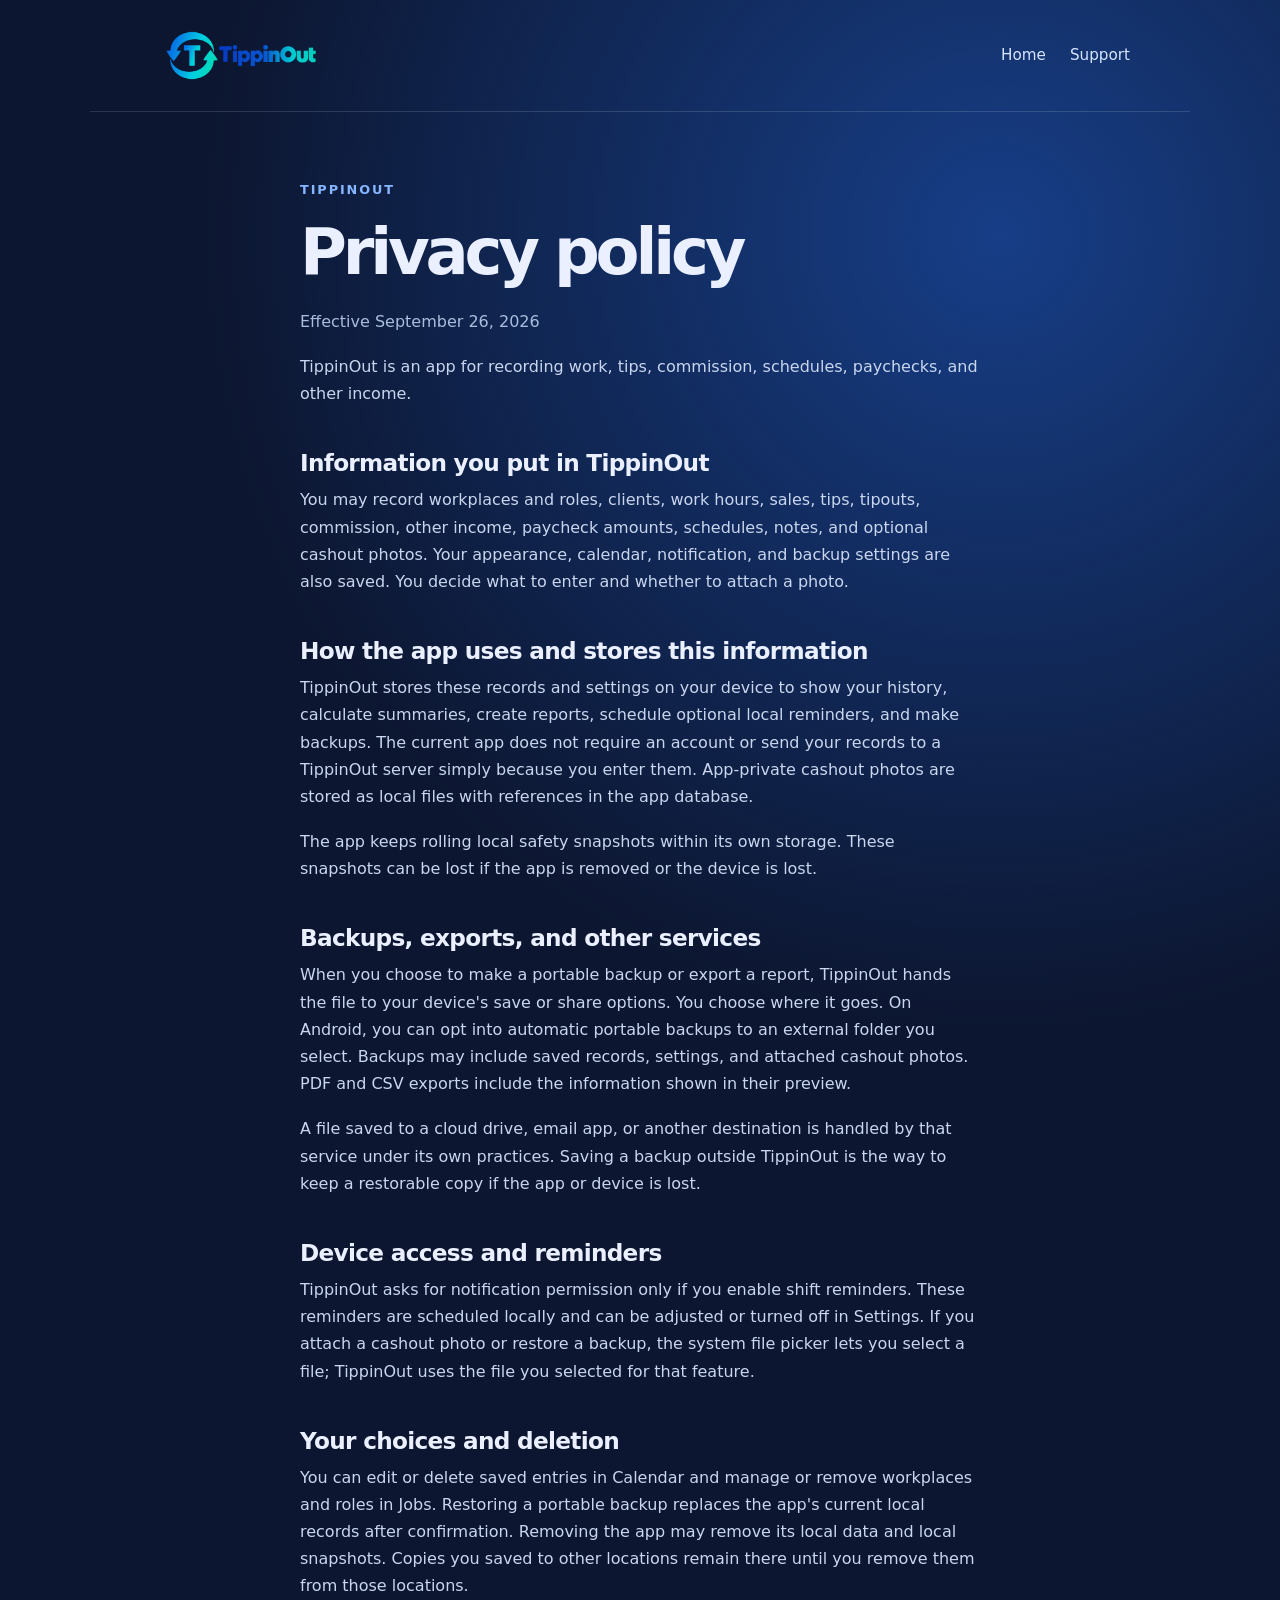
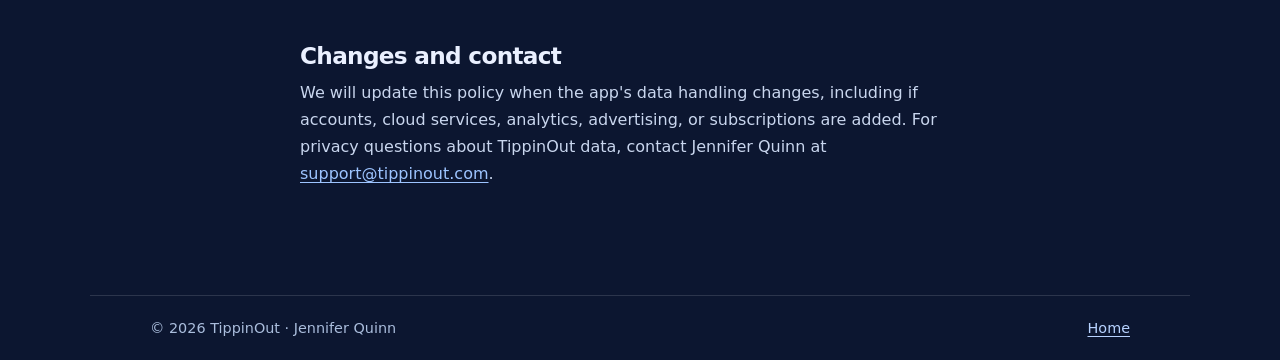
==== commit daa19c71: "Place privacy contact in policy contact section" ====
--- a/privacy/index.html
+++ b/privacy/index.html
@@ -1,2 +1,2 @@
 <!doctype html>
-<html lang="en"><head><meta charset="utf-8"><meta name="viewport" content="width=device-width,initial-scale=1"><title>Privacy Policy — TippinOut</title><meta name="description" content="How TippinOut handles the work and income information you record in the app."><link rel="icon" type="image/png" sizes="512x512" href="../favicon.png"><link rel="stylesheet" href="../style.css?v=4"></head><body><header class="bar"><a class="brand" href="../" aria-label="TippinOut home"><img src="../assets/tippinout-logo-horizontal.png" alt="TippinOut" width="188" height="63" style="width:188px;max-width:100%;height:auto"></a><nav aria-label="Main navigation"><a href="../">Home</a><a href="mailto:support@tippinout.com">Support</a></nav></header><main class="policy"><div class="eyebrow">TippinOut</div><h1>Privacy policy</h1><p class="date">Effective September 26, 2026</p><p>TippinOut is an app for recording work, tips, commission, schedules, paychecks, and other income. It is published by Jennifer Quinn. For privacy questions, email <a href="mailto:support@tippinout.com">support@tippinout.com</a>.</p><h2>Information you put in TippinOut</h2><p>You may record workplaces and roles, clients, work hours, sales, tips, tipouts, commission, other income, paycheck amounts, schedules, notes, and optional cashout photos. Your appearance, calendar, notification, and backup settings are also saved. You decide what to enter and whether to attach a photo.</p><h2>How the app uses and stores this information</h2><p>TippinOut stores these records and settings on your device to show your history, calculate summaries, create reports, schedule optional local reminders, and make backups. The current app does not require an account or send your records to a TippinOut server simply because you enter them. App-private cashout photos are stored as local files with references in the app database.</p><p>The app keeps rolling local safety snapshots within its own storage. These snapshots can be lost if the app is removed or the device is lost.</p><h2>Backups, exports, and other services</h2><p>When you choose to make a portable backup or export a report, TippinOut hands the file to your device's save or share options. You choose where it goes. On Android, you can opt into automatic portable backups to an external folder you select. Backups may include saved records, settings, and attached cashout photos. PDF and CSV exports include the information shown in their preview.</p><p>A file saved to a cloud drive, email app, or another destination is handled by that service under its own practices. Saving a backup outside TippinOut is the way to keep a restorable copy if the app or device is lost.</p><h2>Device access and reminders</h2><p>TippinOut asks for notification permission only if you enable shift reminders. These reminders are scheduled locally and can be adjusted or turned off in Settings. If you attach a cashout photo or restore a backup, the system file picker lets you select a file; TippinOut uses the file you selected for that feature.</p><h2>Your choices and deletion</h2><p>You can edit or delete saved entries in Calendar and manage or remove workplaces and roles in Jobs. Restoring a portable backup replaces the app's current local records after confirmation. Removing the app may remove its local data and local snapshots. Copies you saved to other locations remain there until you remove them from those locations.</p><h2>Changes and contact</h2><p>We will update this policy when the app's data handling changes, including if accounts, cloud services, analytics, advertising, or subscriptions are added. For questions about TippinOut data, contact <a href="mailto:support@tippinout.com">support@tippinout.com</a>.</p></main><footer><span>© 2026 TippinOut · Jennifer Quinn</span><a href="../">Home</a></footer></body></html>
+<html lang="en"><head><meta charset="utf-8"><meta name="viewport" content="width=device-width,initial-scale=1"><title>Privacy Policy — TippinOut</title><meta name="description" content="How TippinOut handles the work and income information you record in the app."><link rel="icon" type="image/png" sizes="512x512" href="../favicon.png"><link rel="stylesheet" href="../style.css?v=4"></head><body><header class="bar"><a class="brand" href="../" aria-label="TippinOut home"><img src="../assets/tippinout-logo-horizontal.png" alt="TippinOut" width="188" height="63" style="width:188px;max-width:100%;height:auto"></a><nav aria-label="Main navigation"><a href="../">Home</a><a href="mailto:support@tippinout.com">Support</a></nav></header><main class="policy"><div class="eyebrow">TippinOut</div><h1>Privacy policy</h1><p class="date">Effective September 26, 2026</p><p>TippinOut is an app for recording work, tips, commission, schedules, paychecks, and other income.</p><h2>Information you put in TippinOut</h2><p>You may record workplaces and roles, clients, work hours, sales, tips, tipouts, commission, other income, paycheck amounts, schedules, notes, and optional cashout photos. Your appearance, calendar, notification, and backup settings are also saved. You decide what to enter and whether to attach a photo.</p><h2>How the app uses and stores this information</h2><p>TippinOut stores these records and settings on your device to show your history, calculate summaries, create reports, schedule optional local reminders, and make backups. The current app does not require an account or send your records to a TippinOut server simply because you enter them. App-private cashout photos are stored as local files with references in the app database.</p><p>The app keeps rolling local safety snapshots within its own storage. These snapshots can be lost if the app is removed or the device is lost.</p><h2>Backups, exports, and other services</h2><p>When you choose to make a portable backup or export a report, TippinOut hands the file to your device's save or share options. You choose where it goes. On Android, you can opt into automatic portable backups to an external folder you select. Backups may include saved records, settings, and attached cashout photos. PDF and CSV exports include the information shown in their preview.</p><p>A file saved to a cloud drive, email app, or another destination is handled by that service under its own practices. Saving a backup outside TippinOut is the way to keep a restorable copy if the app or device is lost.</p><h2>Device access and reminders</h2><p>TippinOut asks for notification permission only if you enable shift reminders. These reminders are scheduled locally and can be adjusted or turned off in Settings. If you attach a cashout photo or restore a backup, the system file picker lets you select a file; TippinOut uses the file you selected for that feature.</p><h2>Your choices and deletion</h2><p>You can edit or delete saved entries in Calendar and manage or remove workplaces and roles in Jobs. Restoring a portable backup replaces the app's current local records after confirmation. Removing the app may remove its local data and local snapshots. Copies you saved to other locations remain there until you remove them from those locations.</p><h2>Changes and contact</h2><p>We will update this policy when the app's data handling changes, including if accounts, cloud services, analytics, advertising, or subscriptions are added. For privacy questions about TippinOut data, contact Jennifer Quinn at <a href="mailto:support@tippinout.com">support@tippinout.com</a>.</p></main><footer><span>© 2026 TippinOut · Jennifer Quinn</span><a href="../">Home</a></footer></body></html>
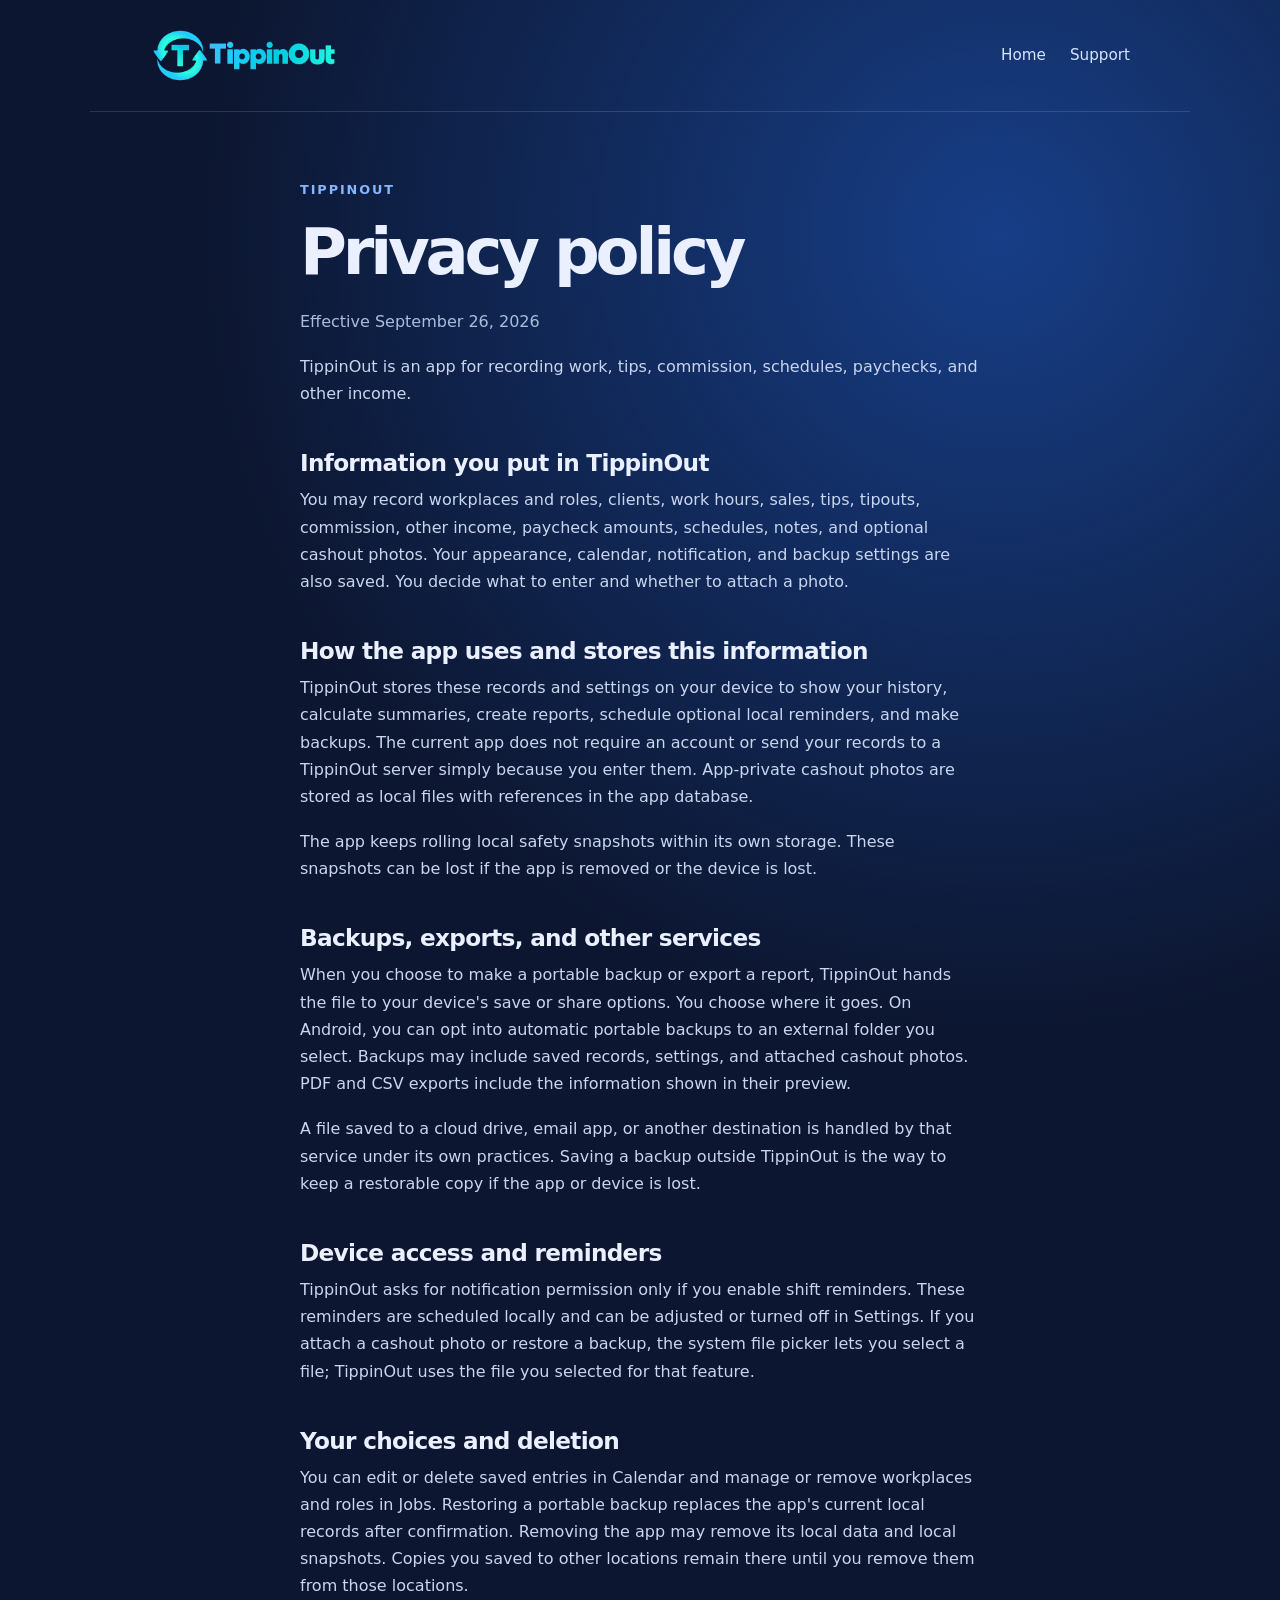
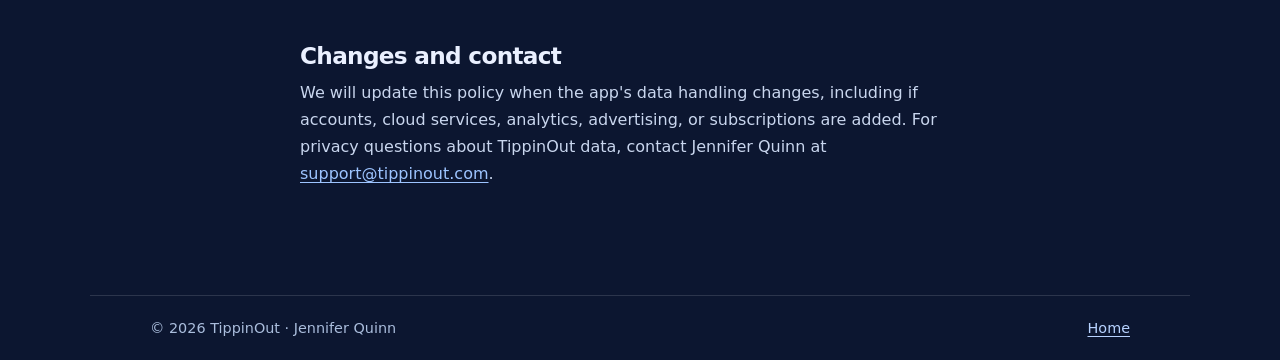
==== commit 91c3c333: "Refresh website logo and favicon" ====
--- a/privacy/index.html
+++ b/privacy/index.html
@@ -1,2 +1,2 @@
 <!doctype html>
-<html lang="en"><head><meta charset="utf-8"><meta name="viewport" content="width=device-width,initial-scale=1"><title>Privacy Policy — TippinOut</title><meta name="description" content="How TippinOut handles the work and income information you record in the app."><link rel="icon" type="image/png" sizes="512x512" href="../favicon.png"><link rel="stylesheet" href="../style.css?v=4"></head><body><header class="bar"><a class="brand" href="../" aria-label="TippinOut home"><img src="../assets/tippinout-logo-horizontal.png" alt="TippinOut" width="188" height="63" style="width:188px;max-width:100%;height:auto"></a><nav aria-label="Main navigation"><a href="../">Home</a><a href="mailto:support@tippinout.com">Support</a></nav></header><main class="policy"><div class="eyebrow">TippinOut</div><h1>Privacy policy</h1><p class="date">Effective September 26, 2026</p><p>TippinOut is an app for recording work, tips, commission, schedules, paychecks, and other income.</p><h2>Information you put in TippinOut</h2><p>You may record workplaces and roles, clients, work hours, sales, tips, tipouts, commission, other income, paycheck amounts, schedules, notes, and optional cashout photos. Your appearance, calendar, notification, and backup settings are also saved. You decide what to enter and whether to attach a photo.</p><h2>How the app uses and stores this information</h2><p>TippinOut stores these records and settings on your device to show your history, calculate summaries, create reports, schedule optional local reminders, and make backups. The current app does not require an account or send your records to a TippinOut server simply because you enter them. App-private cashout photos are stored as local files with references in the app database.</p><p>The app keeps rolling local safety snapshots within its own storage. These snapshots can be lost if the app is removed or the device is lost.</p><h2>Backups, exports, and other services</h2><p>When you choose to make a portable backup or export a report, TippinOut hands the file to your device's save or share options. You choose where it goes. On Android, you can opt into automatic portable backups to an external folder you select. Backups may include saved records, settings, and attached cashout photos. PDF and CSV exports include the information shown in their preview.</p><p>A file saved to a cloud drive, email app, or another destination is handled by that service under its own practices. Saving a backup outside TippinOut is the way to keep a restorable copy if the app or device is lost.</p><h2>Device access and reminders</h2><p>TippinOut asks for notification permission only if you enable shift reminders. These reminders are scheduled locally and can be adjusted or turned off in Settings. If you attach a cashout photo or restore a backup, the system file picker lets you select a file; TippinOut uses the file you selected for that feature.</p><h2>Your choices and deletion</h2><p>You can edit or delete saved entries in Calendar and manage or remove workplaces and roles in Jobs. Restoring a portable backup replaces the app's current local records after confirmation. Removing the app may remove its local data and local snapshots. Copies you saved to other locations remain there until you remove them from those locations.</p><h2>Changes and contact</h2><p>We will update this policy when the app's data handling changes, including if accounts, cloud services, analytics, advertising, or subscriptions are added. For privacy questions about TippinOut data, contact Jennifer Quinn at <a href="mailto:support@tippinout.com">support@tippinout.com</a>.</p></main><footer><span>© 2026 TippinOut · Jennifer Quinn</span><a href="../">Home</a></footer></body></html>
+<html lang="en"><head><meta charset="utf-8"><meta name="viewport" content="width=device-width,initial-scale=1"><title>Privacy Policy — TippinOut</title><meta name="description" content="How TippinOut handles the work and income information you record in the app."><link rel="icon" type="image/png" sizes="512x512" href="../favicon.png?v=5"><link rel="stylesheet" href="../style.css?v=4"></head><body><header class="bar"><a class="brand" href="../" aria-label="TippinOut home"><img src="../assets/tippinout-logo-horizontal.png?v=5" alt="TippinOut" width="188" height="63" style="width:188px;max-width:100%;height:auto"></a><nav aria-label="Main navigation"><a href="../">Home</a><a href="mailto:support@tippinout.com">Support</a></nav></header><main class="policy"><div class="eyebrow">TippinOut</div><h1>Privacy policy</h1><p class="date">Effective September 26, 2026</p><p>TippinOut is an app for recording work, tips, commission, schedules, paychecks, and other income.</p><h2>Information you put in TippinOut</h2><p>You may record workplaces and roles, clients, work hours, sales, tips, tipouts, commission, other income, paycheck amounts, schedules, notes, and optional cashout photos. Your appearance, calendar, notification, and backup settings are also saved. You decide what to enter and whether to attach a photo.</p><h2>How the app uses and stores this information</h2><p>TippinOut stores these records and settings on your device to show your history, calculate summaries, create reports, schedule optional local reminders, and make backups. The current app does not require an account or send your records to a TippinOut server simply because you enter them. App-private cashout photos are stored as local files with references in the app database.</p><p>The app keeps rolling local safety snapshots within its own storage. These snapshots can be lost if the app is removed or the device is lost.</p><h2>Backups, exports, and other services</h2><p>When you choose to make a portable backup or export a report, TippinOut hands the file to your device's save or share options. You choose where it goes. On Android, you can opt into automatic portable backups to an external folder you select. Backups may include saved records, settings, and attached cashout photos. PDF and CSV exports include the information shown in their preview.</p><p>A file saved to a cloud drive, email app, or another destination is handled by that service under its own practices. Saving a backup outside TippinOut is the way to keep a restorable copy if the app or device is lost.</p><h2>Device access and reminders</h2><p>TippinOut asks for notification permission only if you enable shift reminders. These reminders are scheduled locally and can be adjusted or turned off in Settings. If you attach a cashout photo or restore a backup, the system file picker lets you select a file; TippinOut uses the file you selected for that feature.</p><h2>Your choices and deletion</h2><p>You can edit or delete saved entries in Calendar and manage or remove workplaces and roles in Jobs. Restoring a portable backup replaces the app's current local records after confirmation. Removing the app may remove its local data and local snapshots. Copies you saved to other locations remain there until you remove them from those locations.</p><h2>Changes and contact</h2><p>We will update this policy when the app's data handling changes, including if accounts, cloud services, analytics, advertising, or subscriptions are added. For privacy questions about TippinOut data, contact Jennifer Quinn at <a href="mailto:support@tippinout.com">support@tippinout.com</a>.</p></main><footer><span>© 2026 TippinOut · Jennifer Quinn</span><a href="../">Home</a></footer></body></html>
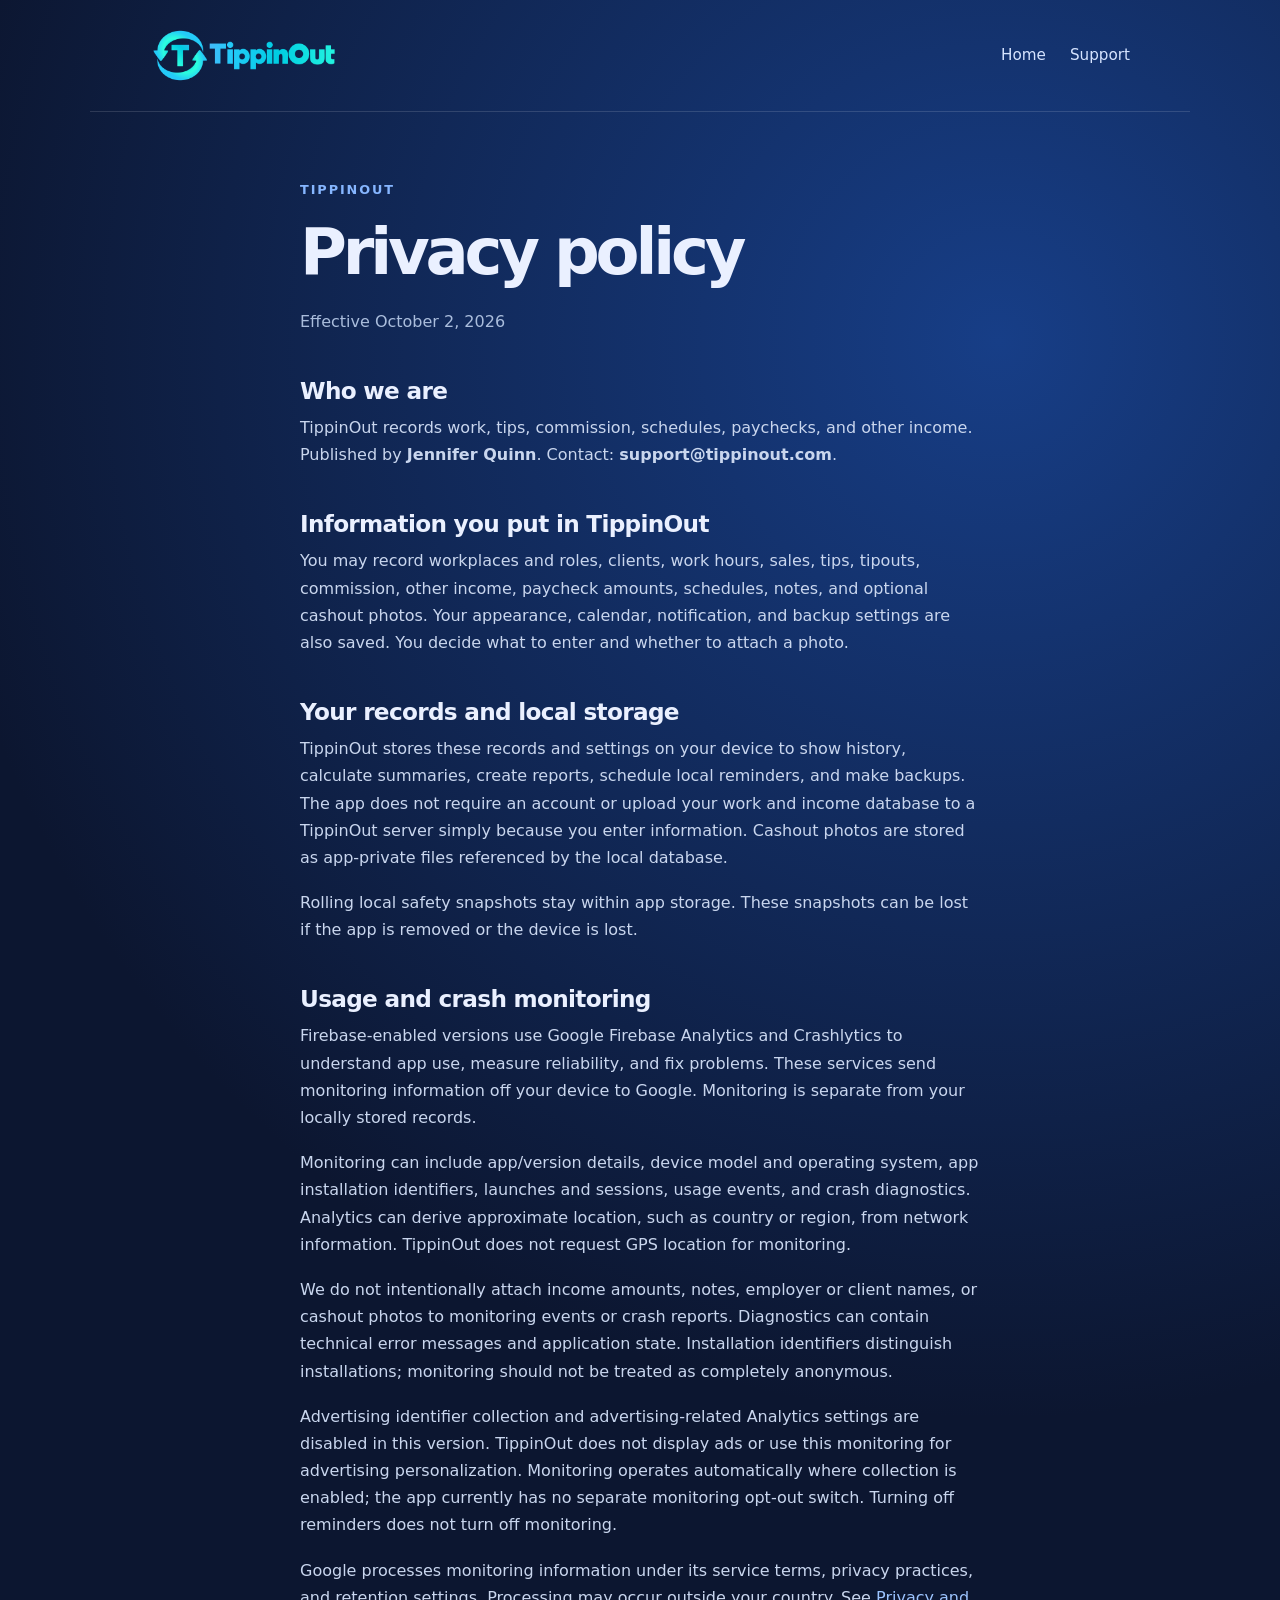
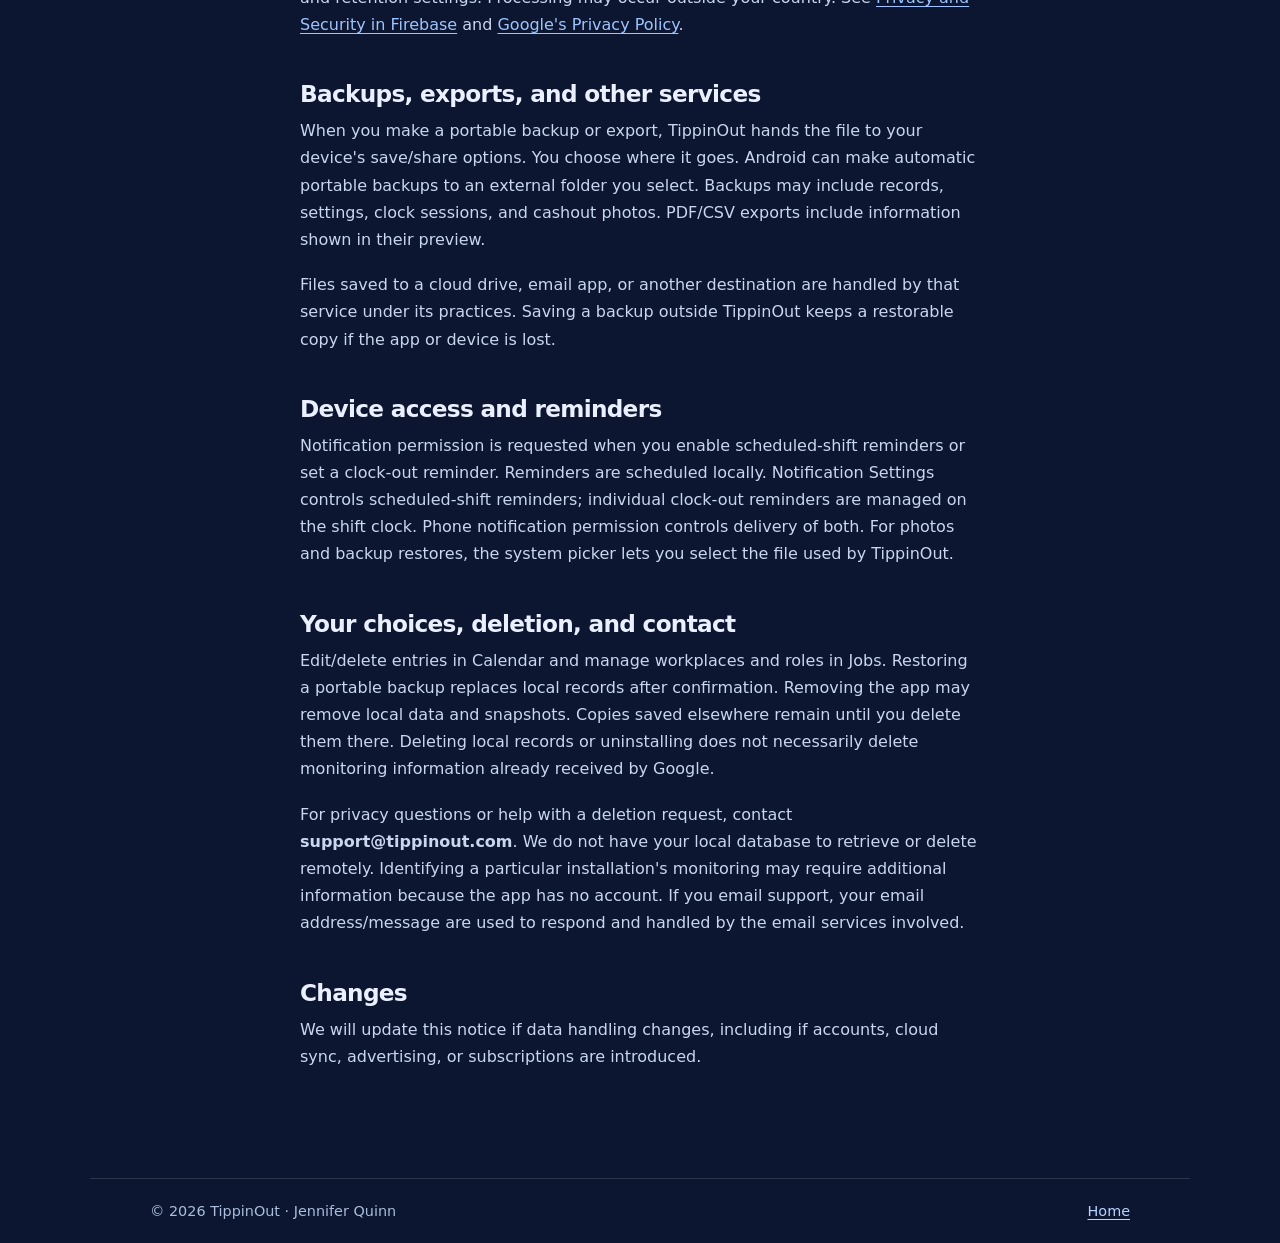
==== commit 2431f631: "Prepare Firebase monitoring privacy policy revision" ====
--- a/privacy/index.html
+++ b/privacy/index.html
@@ -1,2 +1,26 @@
 <!doctype html>
-<html lang="en"><head><meta charset="utf-8"><meta name="viewport" content="width=device-width,initial-scale=1"><title>Privacy Policy — TippinOut</title><meta name="description" content="How TippinOut handles the work and income information you record in the app."><link rel="icon" type="image/png" sizes="512x512" href="../favicon.png?v=5"><link rel="stylesheet" href="../style.css?v=4"></head><body><header class="bar"><a class="brand" href="../" aria-label="TippinOut home"><img src="../assets/tippinout-logo-horizontal.png?v=5" alt="TippinOut" width="188" height="63" style="width:188px;max-width:100%;height:auto"></a><nav aria-label="Main navigation"><a href="../">Home</a><a href="mailto:support@tippinout.com">Support</a></nav></header><main class="policy"><div class="eyebrow">TippinOut</div><h1>Privacy policy</h1><p class="date">Effective September 26, 2026</p><p>TippinOut is an app for recording work, tips, commission, schedules, paychecks, and other income.</p><h2>Information you put in TippinOut</h2><p>You may record workplaces and roles, clients, work hours, sales, tips, tipouts, commission, other income, paycheck amounts, schedules, notes, and optional cashout photos. Your appearance, calendar, notification, and backup settings are also saved. You decide what to enter and whether to attach a photo.</p><h2>How the app uses and stores this information</h2><p>TippinOut stores these records and settings on your device to show your history, calculate summaries, create reports, schedule optional local reminders, and make backups. The current app does not require an account or send your records to a TippinOut server simply because you enter them. App-private cashout photos are stored as local files with references in the app database.</p><p>The app keeps rolling local safety snapshots within its own storage. These snapshots can be lost if the app is removed or the device is lost.</p><h2>Backups, exports, and other services</h2><p>When you choose to make a portable backup or export a report, TippinOut hands the file to your device's save or share options. You choose where it goes. On Android, you can opt into automatic portable backups to an external folder you select. Backups may include saved records, settings, and attached cashout photos. PDF and CSV exports include the information shown in their preview.</p><p>A file saved to a cloud drive, email app, or another destination is handled by that service under its own practices. Saving a backup outside TippinOut is the way to keep a restorable copy if the app or device is lost.</p><h2>Device access and reminders</h2><p>TippinOut asks for notification permission only if you enable shift reminders. These reminders are scheduled locally and can be adjusted or turned off in Settings. If you attach a cashout photo or restore a backup, the system file picker lets you select a file; TippinOut uses the file you selected for that feature.</p><h2>Your choices and deletion</h2><p>You can edit or delete saved entries in Calendar and manage or remove workplaces and roles in Jobs. Restoring a portable backup replaces the app's current local records after confirmation. Removing the app may remove its local data and local snapshots. Copies you saved to other locations remain there until you remove them from those locations.</p><h2>Changes and contact</h2><p>We will update this policy when the app's data handling changes, including if accounts, cloud services, analytics, advertising, or subscriptions are added. For privacy questions about TippinOut data, contact Jennifer Quinn at <a href="mailto:support@tippinout.com">support@tippinout.com</a>.</p></main><footer><span>© 2026 TippinOut · Jennifer Quinn</span><a href="../">Home</a></footer></body></html>
+<html lang="en"><head><meta charset="utf-8"><meta name="viewport" content="width=device-width,initial-scale=1"><title>Privacy Policy — TippinOut</title><meta name="description" content="How TippinOut handles the work and income information you record in the app."><link rel="icon" type="image/png" sizes="512x512" href="../favicon.png?v=5"><link rel="stylesheet" href="../style.css?v=4"></head><body><header class="bar"><a class="brand" href="../" aria-label="TippinOut home"><img src="../assets/tippinout-logo-horizontal.png?v=5" alt="TippinOut" width="188" height="63" style="width:188px;max-width:100%;height:auto"></a><nav aria-label="Main navigation"><a href="../">Home</a><a href="mailto:support@tippinout.com">Support</a></nav></header><main class="policy"><div class="eyebrow">TippinOut</div><h1>Privacy policy</h1><p class="date">Effective October 2, 2026</p>
+<h2>Who we are</h2>
+<p>TippinOut records work, tips, commission, schedules, paychecks, and other income. Published by <strong>Jennifer Quinn</strong>. Contact: <strong>support@tippinout.com</strong>.</p>
+<h2>Information you put in TippinOut</h2>
+<p>You may record workplaces and roles, clients, work hours, sales, tips, tipouts, commission, other income, paycheck amounts, schedules, notes, and optional cashout photos. Your appearance, calendar, notification, and backup settings are also saved. You decide what to enter and whether to attach a photo.</p>
+<h2>Your records and local storage</h2>
+<p>TippinOut stores these records and settings on your device to show history, calculate summaries, create reports, schedule local reminders, and make backups. The app does not require an account or upload your work and income database to a TippinOut server simply because you enter information. Cashout photos are stored as app-private files referenced by the local database.</p>
+<p>Rolling local safety snapshots stay within app storage. These snapshots can be lost if the app is removed or the device is lost.</p>
+<h2>Usage and crash monitoring</h2>
+<p>Firebase-enabled versions use Google Firebase Analytics and Crashlytics to understand app use, measure reliability, and fix problems. These services send monitoring information off your device to Google. Monitoring is separate from your locally stored records.</p>
+<p>Monitoring can include app/version details, device model and operating system, app installation identifiers, launches and sessions, usage events, and crash diagnostics. Analytics can derive approximate location, such as country or region, from network information. TippinOut does not request GPS location for monitoring.</p>
+<p>We do not intentionally attach income amounts, notes, employer or client names, or cashout photos to monitoring events or crash reports. Diagnostics can contain technical error messages and application state. Installation identifiers distinguish installations; monitoring should not be treated as completely anonymous.</p>
+<p>Advertising identifier collection and advertising-related Analytics settings are disabled in this version. TippinOut does not display ads or use this monitoring for advertising personalization. Monitoring operates automatically where collection is enabled; the app currently has no separate monitoring opt-out switch. Turning off reminders does not turn off monitoring.</p>
+<p>Google processes monitoring information under its service terms, privacy practices, and retention settings. Processing may occur outside your country. See <a href="https://firebase.google.com/support/privacy">Privacy and Security in Firebase</a> and <a href="https://policies.google.com/privacy">Google's Privacy Policy</a>.</p>
+<h2>Backups, exports, and other services</h2>
+<p>When you make a portable backup or export, TippinOut hands the file to your device's save/share options. You choose where it goes. Android can make automatic portable backups to an external folder you select. Backups may include records, settings, clock sessions, and cashout photos. PDF/CSV exports include information shown in their preview.</p>
+<p>Files saved to a cloud drive, email app, or another destination are handled by that service under its practices. Saving a backup outside TippinOut keeps a restorable copy if the app or device is lost.</p>
+<h2>Device access and reminders</h2>
+<p>Notification permission is requested when you enable scheduled-shift reminders or set a clock-out reminder. Reminders are scheduled locally. Notification Settings controls scheduled-shift reminders; individual clock-out reminders are managed on the shift clock. Phone notification permission controls delivery of both. For photos and backup restores, the system picker lets you select the file used by TippinOut.</p>
+<h2>Your choices, deletion, and contact</h2>
+<p>Edit/delete entries in Calendar and manage workplaces and roles in Jobs. Restoring a portable backup replaces local records after confirmation. Removing the app may remove local data and snapshots. Copies saved elsewhere remain until you delete them there. Deleting local records or uninstalling does not necessarily delete monitoring information already received by Google.</p>
+<p>For privacy questions or help with a deletion request, contact <strong>support@tippinout.com</strong>. We do not have your local database to retrieve or delete remotely. Identifying a particular installation's monitoring may require additional information because the app has no account. If you email support, your email address/message are used to respond and handled by the email services involved.</p>
+<h2>Changes</h2>
+<p>We will update this notice if data handling changes, including if accounts, cloud sync, advertising, or subscriptions are introduced.</p>
+</main><footer><span>© 2026 TippinOut · Jennifer Quinn</span><a href="../">Home</a></footer></body></html>
